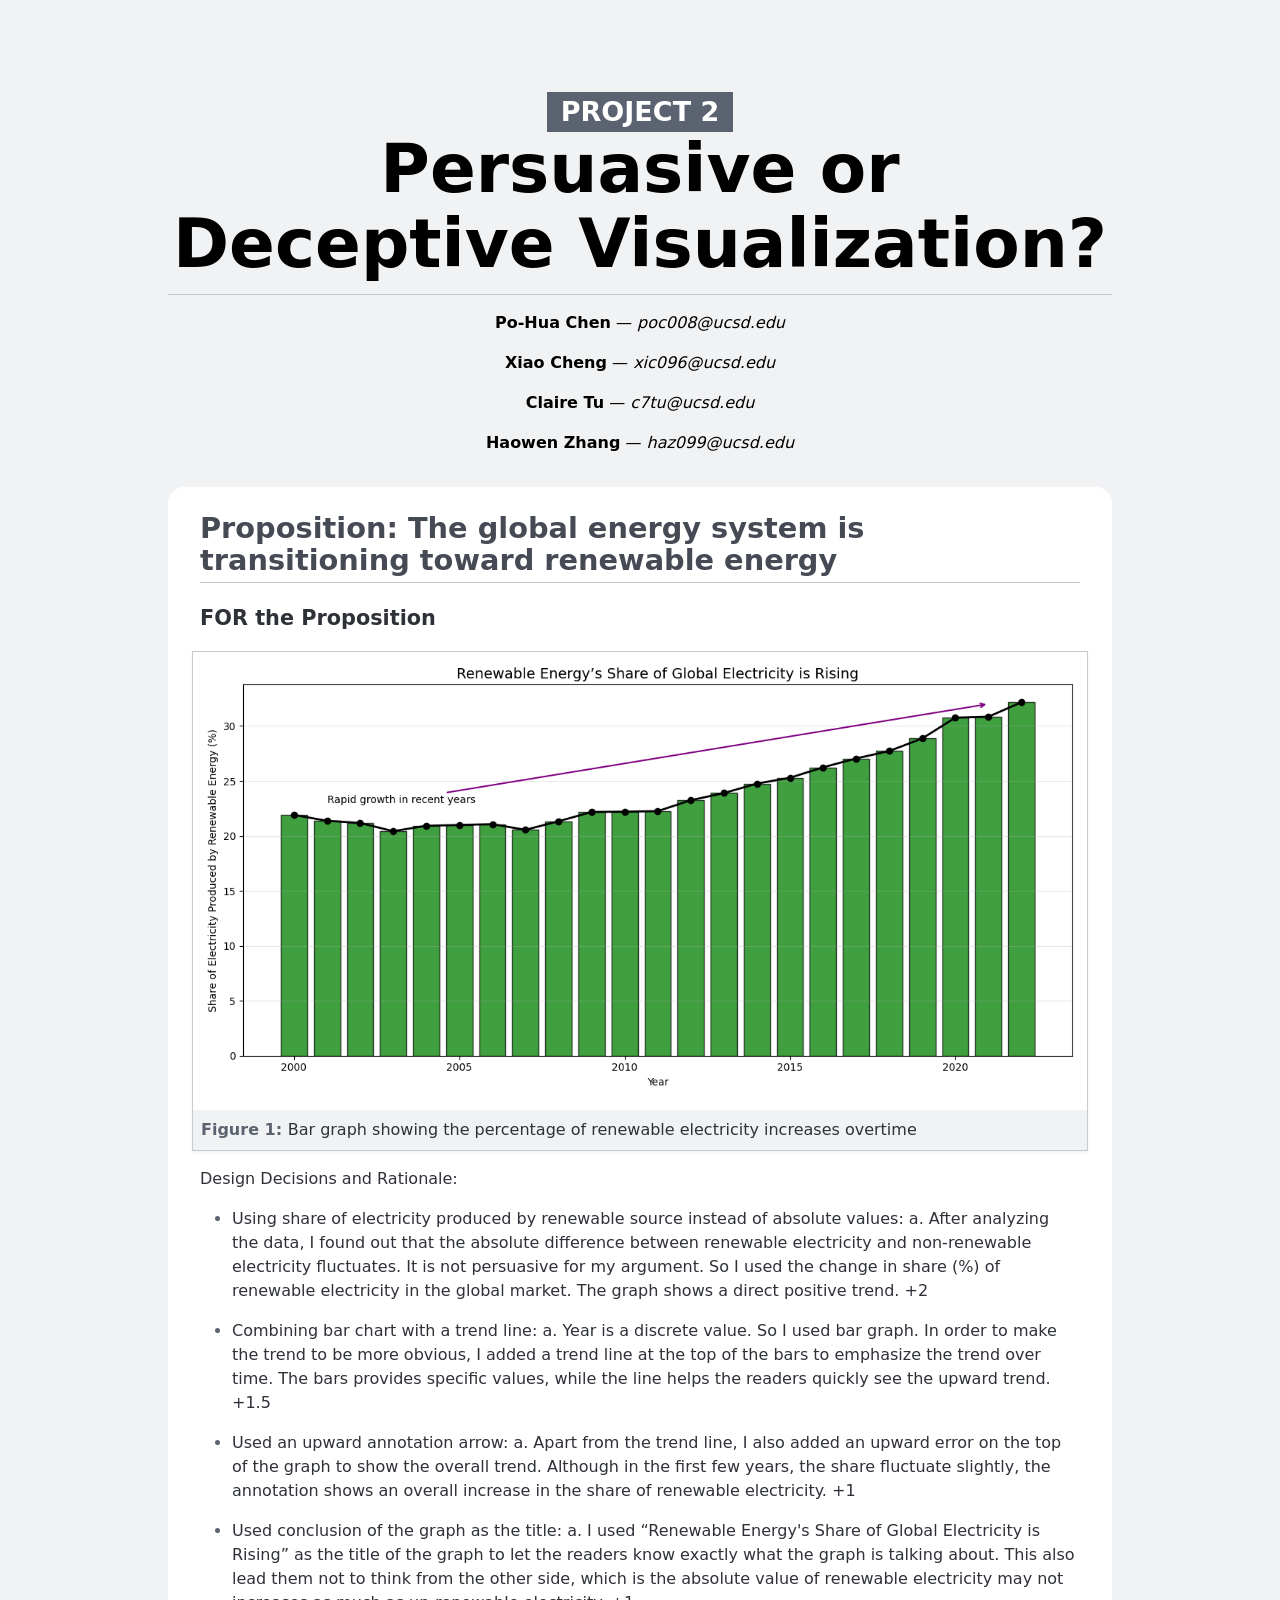
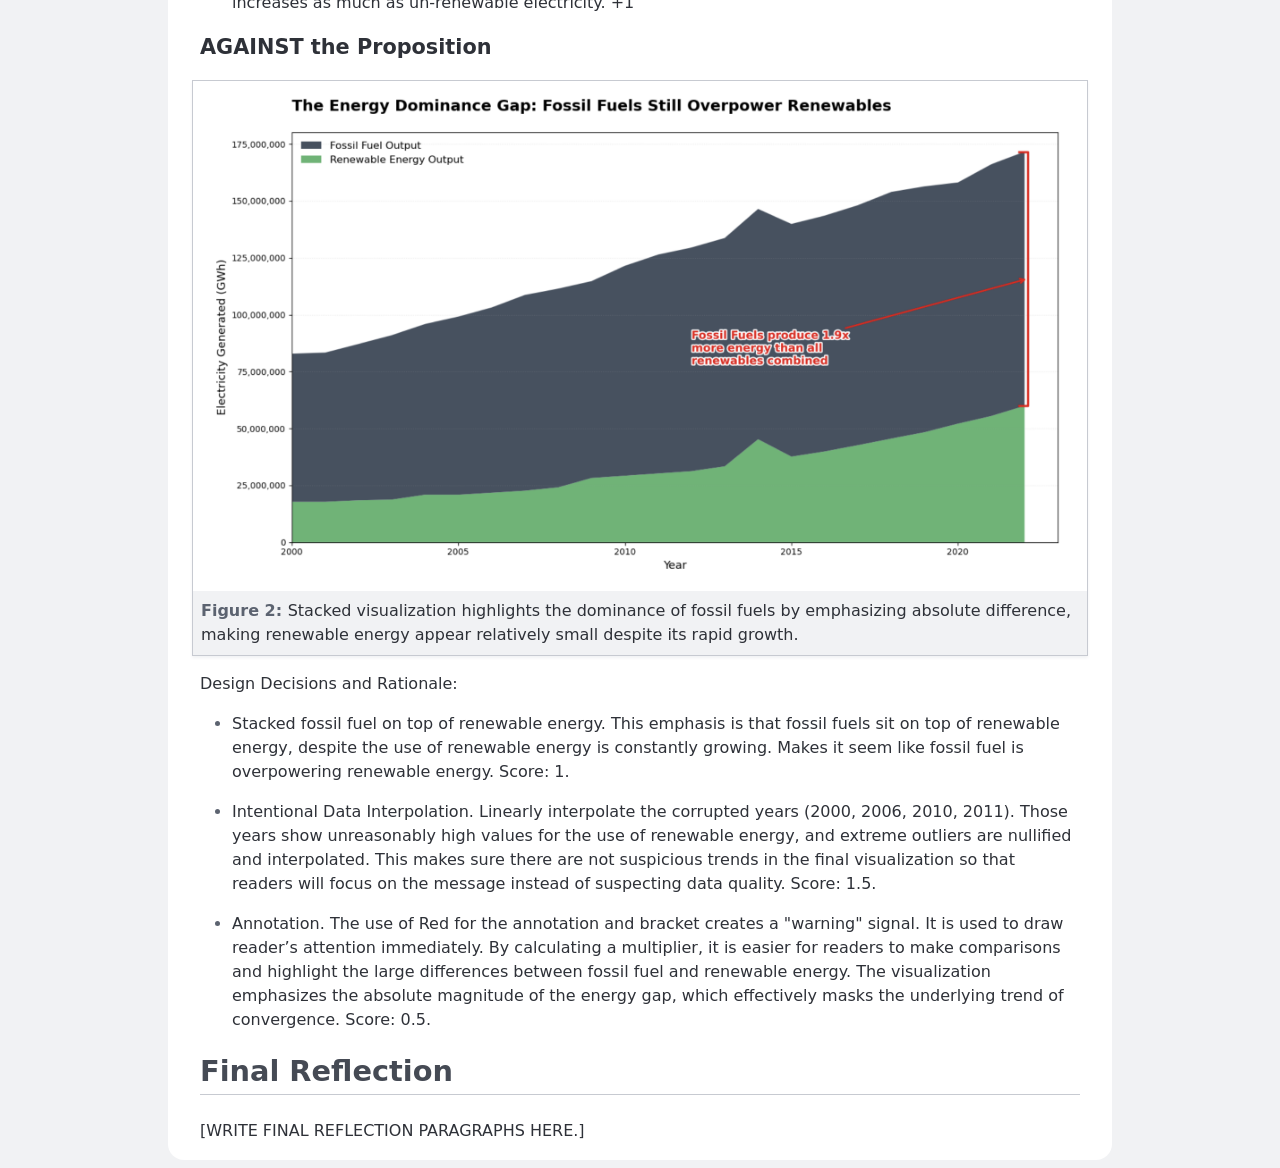
==== project2/index.html @ 46e03ce3 "Enhance design decisions section in index.html Added additional design decisions and rationale for d" ====
<!doctype html>
<html lang="en">
    <head>
        <title>Project 2 Report</title>
        <style>
            :root {
                --color-neutral-95: hsl(220 10% 95%);
                --color-neutral-90: hsl(220 10% 90%);
                --color-neutral-80: hsl(220 10% 80%);
                --color-neutral-70: hsl(220 10% 70%);
                --color-neutral-60: hsl(220 10% 60%);
                --color-neutral-50: hsl(220 10% 50%);
                --color-neutral-40: hsl(220 10% 40%);
                --color-neutral-30: hsl(220 10% 30%);
                --color-neutral-20: hsl(220 10% 20%);
                --color-neutral-10: hsl(220 10% 10%);
            }

            html {
                font: 100%/1.5 system-ui;
                counter-reset: figure;
                background: var(--color-neutral-95);
                max-width: min(75vw, 80em);
                margin: 0 auto;
            }

            /* Headings */

            h1,
            h2,
            h3,
            h4,
            h5,
            h6 {
                line-height: 1.1;
                font-weight: 600;
                text-wrap: balance;
            }

            h1,
            h2 {
                border-bottom: 1px solid var(--color-neutral-80);
                padding-bottom: 0.2em;
            }

            h1 {
                margin-block: 1em 0.5rem;
                font-size: clamp(2.5em, 150% + 2vh + 2vw, 10vmin);
                font-weight: 800;

                small {
                    display: block;
                    width: fit-content;
                    padding: 0.2em 0.5em;
                    margin-inline: auto;
                    color: white;
                    background: var(--color-neutral-40);
                    font-size: 40%;
                    text-transform: uppercase;
                    white-space: nowrap;
                }
            }

            h2 {
                font-size: 180%;
                color: var(--color-neutral-30);
            }

            h3 {
                font-size: 130%;
            }

            /* Lists */

            ul,
            ol {
                padding-inline-start: 2em;
            }

            li {
                &::marker {
                    color: var(--color-neutral-40);
                }

                + li {
                    margin-top: 1em;
                }
            }

            /* Sectioning elements */

            header {
                padding-block: 1em;
                text-align: center;
            }

            main {
                background: white;
                color: var(--color-neutral-20);
                border-radius: 1rem;
                padding: 0.1rem 2rem;
            }

            /* Figures */

            figure {
                margin: 1em 0;
                padding: 0.5rem;
                margin-inline: -0.5em;
                border: 1px solid var(--color-neutral-80);
                box-shadow: 0 0.1em 0.2em var(--color-neutral-95);
                text-align: center;
                background: white;

                > figcaption {
                    font: 500 75% var(--font-sans);
                    background: var(--color-neutral-95);
                    padding: 0.5rem;
                    margin: -0.5rem;
                    margin-top: 0.5rem;
                    counter-increment: figure;
                    text-align: left;

                    &::before {
                        content: "Figure " counter(figure) ": ";
                        font-weight: bold;
                        color: var(--color-neutral-40);
                    }

                    a:not(:hover, :focus, :active) {
                        color: inherit;
                        text-decoration: underline;
                        text-decoration-color: color-mix(
                            in lab,
                            currentColor,
                            transparent 70%
                        );
                    }
                }
            }
        </style>
    </head>

    <body>
        <header>
            <h1>
                <small>Project 2</small>
                Persuasive or Deceptive Visualization?
            </h1>

            <p><strong>Po-Hua Chen</strong> — <em>poc008@ucsd.edu</em></p>
            <p><strong>Xiao Cheng</strong> — <em> xic096@ucsd.edu</em></p>
            <p><strong>Claire Tu</strong> — <em>c7tu@ucsd.edu</em></p>
            <p><strong>Haowen Zhang</strong> — <em>haz099@ucsd.edu</em></p>
        </header>

        <main>
            <h2>Proposition: The global energy system is transitioning toward renewable energy</h2>

            <section>
                <h3>FOR the Proposition</h3>

                <figure>
                    <img src="images/pro1.png" alt="" style="width: 100%; height: auto;">
                    <figcaption>Bar graph showing the percentage of renewable electricity increases overtime</figcaption>
                </figure>
                
                <p>Design Decisions and Rationale:</p>

                <ul>
                    <li>Using share of electricity produced by renewable source instead of absolute values:
                    a. After analyzing the data, I found out that the absolute difference between
                    renewable electricity and non-renewable electricity fluctuates. It is not
                    persuasive for my argument. So I used the change in share (%) of renewable
                    electricity in the global market. The graph shows a direct positive trend. +2</li>
                    
                    <li>Combining bar chart with a trend line:
                    a. Year is a discrete value. So I used bar graph. In order to make the trend to be
                    more obvious, I added a trend line at the top of the bars to emphasize the
                    trend over time. The bars provides specific values, while the line helps the
                    readers quickly see the upward trend. +1.5</li>
                    
                    <li>Used an upward annotation arrow:
                    a. Apart from the trend line, I also added an upward error on the top of the graph
                    to show the overall trend. Although in the first few years, the share fluctuate
                    slightly, the annotation shows an overall increase in the share of renewable
                    electricity. +1</li>
                    
                    <li>Used conclusion of the graph as the title:
                    a. I used “Renewable Energy's Share of Global Electricity is Rising” as the title
                    of the graph to let the readers know exactly what the graph is talking about.
                    This also lead them not to think from the other side, which is the absolute
                    value of renewable electricity may not increases as much as un-renewable
                    electricity. +1</li>
                    
                </ul>
            </section>

            <section>
                <h3>AGAINST the Proposition</h3>

                <figure>
                    <img src="images/opp1.png" alt="" style="width: 100%; height: auto;">
                    <figcaption>Stacked visualization highlights the dominance of fossil fuels by emphasizing absolute difference, making renewable energy appear relatively small despite its rapid growth.</figcaption>
                </figure>

                
                <p>Design Decisions and Rationale:</p>

                <ul>
                    <li>Stacked fossil fuel on top of renewable energy. This emphasis is that fossil fuels sit on top of renewable energy, despite the use of renewable energy is constantly growing. Makes it seem like fossil fuel is overpowering renewable energy. Score: 1.</li>
                    
                    <li>Intentional Data Interpolation. Linearly interpolate the corrupted years (2000, 2006, 2010, 2011). Those years show unreasonably high values for the use of renewable energy, and extreme outliers are nullified and interpolated. This makes sure there are not
                        suspicious trends in the final visualization so that readers will focus on the message instead of suspecting data quality. Score: 1.5.</li>
                    
                    <li>Annotation. The use of Red for the annotation and bracket creates a "warning" signal. It is used to draw reader’s attention immediately. By calculating a multiplier, it is easier for
                        readers to make comparisons and highlight the large differences between fossil fuel and renewable energy. The visualization emphasizes the absolute magnitude of the energy gap, which effectively masks the underlying trend of convergence. Score: 0.5.</li>
                </ul>
            </section>

            <section>
                <h2>Final Reflection</h2>

                <p>[WRITE FINAL REFLECTION PARAGRAPHS HERE.]</p>
            </section>
        </main>
    <script defer src="https://static.cloudflareinsights.com/beacon.min.js/v8c78df7c7c0f484497ecbca7046644da1771523124516" integrity="sha512-8DS7rgIrAmghBFwoOTujcf6D9rXvH8xm8JQ1Ja01h9QX8EzXldiszufYa4IFfKdLUKTTrnSFXLDkUEOTrZQ8Qg==" data-cf-beacon='{"version":"2024.11.0","token":"c822b88e119346678db149ed7b7721c9","r":1,"server_timing":{"name":{"cfCacheStatus":true,"cfEdge":true,"cfExtPri":true,"cfL4":true,"cfOrigin":true,"cfSpeedBrain":true},"location_startswith":null}}' crossorigin="anonymous"></script>
</body>
</html>
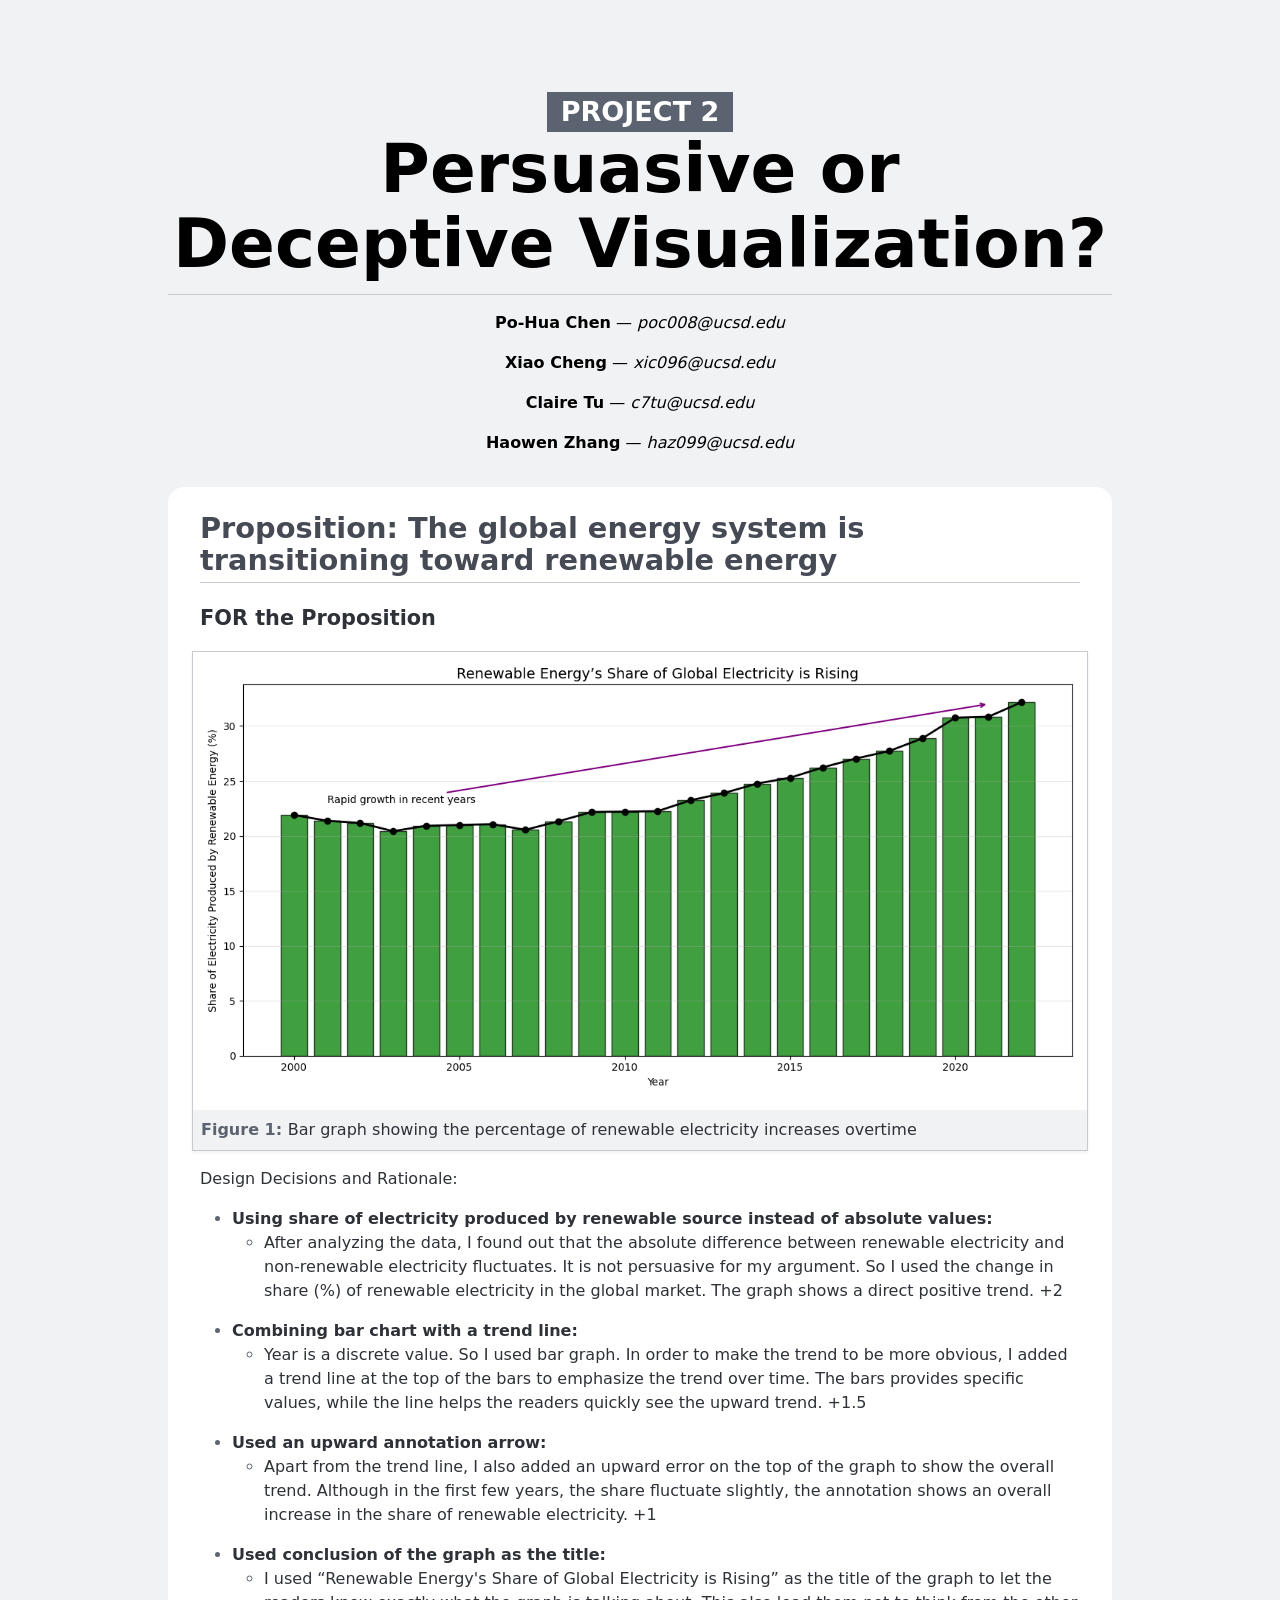
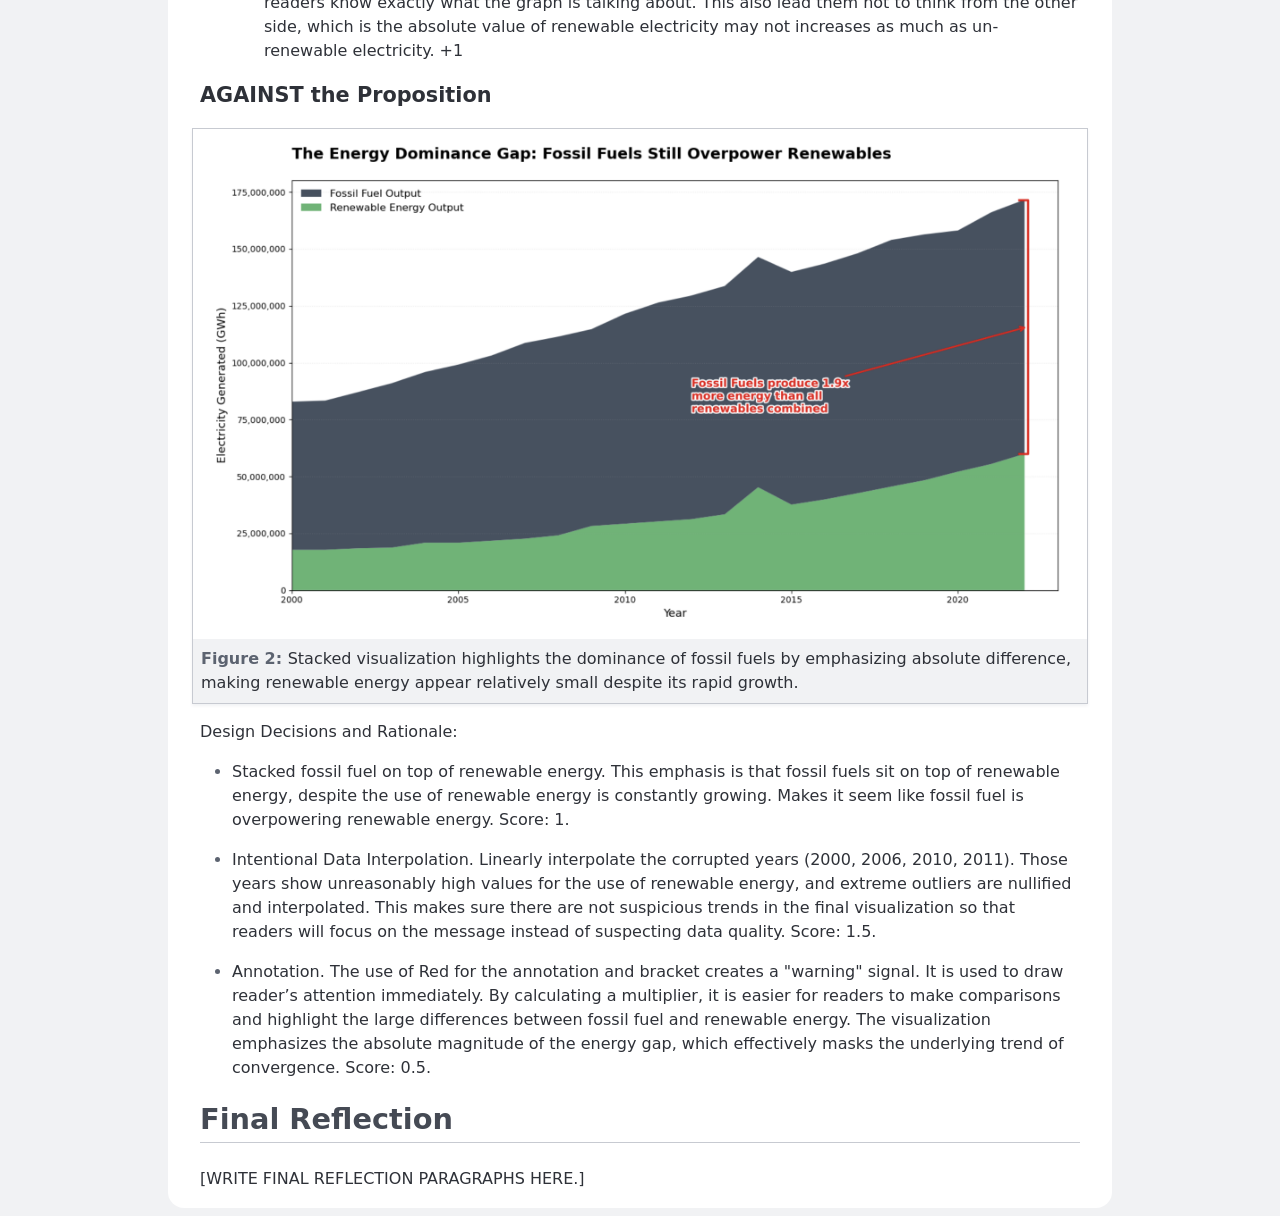
==== commit a84f734b: "Refactor design decisions into structured list format Updated design rationale section with structur" ====
--- a/project2/index.html
+++ b/project2/index.html
@@ -167,33 +167,60 @@
                 
                 <p>Design Decisions and Rationale:</p>
 
+                
                 <ul>
-                    <li>Using share of electricity produced by renewable source instead of absolute values:
-                    a. After analyzing the data, I found out that the absolute difference between
-                    renewable electricity and non-renewable electricity fluctuates. It is not
-                    persuasive for my argument. So I used the change in share (%) of renewable
-                    electricity in the global market. The graph shows a direct positive trend. +2</li>
+                  <li>
+                    <strong>Using share of electricity produced by renewable source instead of absolute values:</strong>
+                    <ul>
+                      <li>
+                        After analyzing the data, I found out that the absolute difference between
+                        renewable electricity and non-renewable electricity fluctuates. It is not
+                        persuasive for my argument. So I used the change in share (%) of renewable
+                        electricity in the global market. The graph shows a direct positive trend. +2
+                      </li>
+                    </ul>
+                  </li>
+                
+                  <li>
+                    <strong>Combining bar chart with a trend line:</strong>
+                    <ul>
+                      <li>
+                        Year is a discrete value. So I used bar graph. In order to make the trend to be
+                        more obvious, I added a trend line at the top of the bars to emphasize the
+                        trend over time. The bars provides specific values, while the line helps the
+                        readers quickly see the upward trend. +1.5
+        
+                      </li>
+                    </ul>
+                  </li>
+                
+                  <li>
+                    <strong>Used an upward annotation arrow:</strong>
+                    <ul>
+                      <li>
+                        Apart from the trend line, I also added an upward error on the top of the graph
+                        to show the overall trend. Although in the first few years, the share fluctuate
+                        slightly, the annotation shows an overall increase in the share of renewable
+                        electricity. +1
+                      </li>
+                    </ul>
+                  </li>
+                
+                  <li>
+                    <strong>Used conclusion of the graph as the title:</strong>
+                    <ul>
+                      <li>
+                        I used “Renewable Energy's Share of Global Electricity is Rising” as the title
+                        of the graph to let the readers know exactly what the graph is talking about.
+                        This also lead them not to think from the other side, which is the absolute
+                        value of renewable electricity may not increases as much as un-renewable
+                        electricity. +1
+                      </li>
+                    </ul>
+                  </li>
+                </ul>
                     
-                    <li>Combining bar chart with a trend line:
-                    a. Year is a discrete value. So I used bar graph. In order to make the trend to be
-                    more obvious, I added a trend line at the top of the bars to emphasize the
-                    trend over time. The bars provides specific values, while the line helps the
-                    readers quickly see the upward trend. +1.5</li>
-                    
-                    <li>Used an upward annotation arrow:
-                    a. Apart from the trend line, I also added an upward error on the top of the graph
-                    to show the overall trend. Although in the first few years, the share fluctuate
-                    slightly, the annotation shows an overall increase in the share of renewable
-                    electricity. +1</li>
-                    
-                    <li>Used conclusion of the graph as the title:
-                    a. I used “Renewable Energy's Share of Global Electricity is Rising” as the title
-                    of the graph to let the readers know exactly what the graph is talking about.
-                    This also lead them not to think from the other side, which is the absolute
-                    value of renewable electricity may not increases as much as un-renewable
-                    electricity. +1</li>
-                    
-                </ul>
+
             </section>
 
             <section>
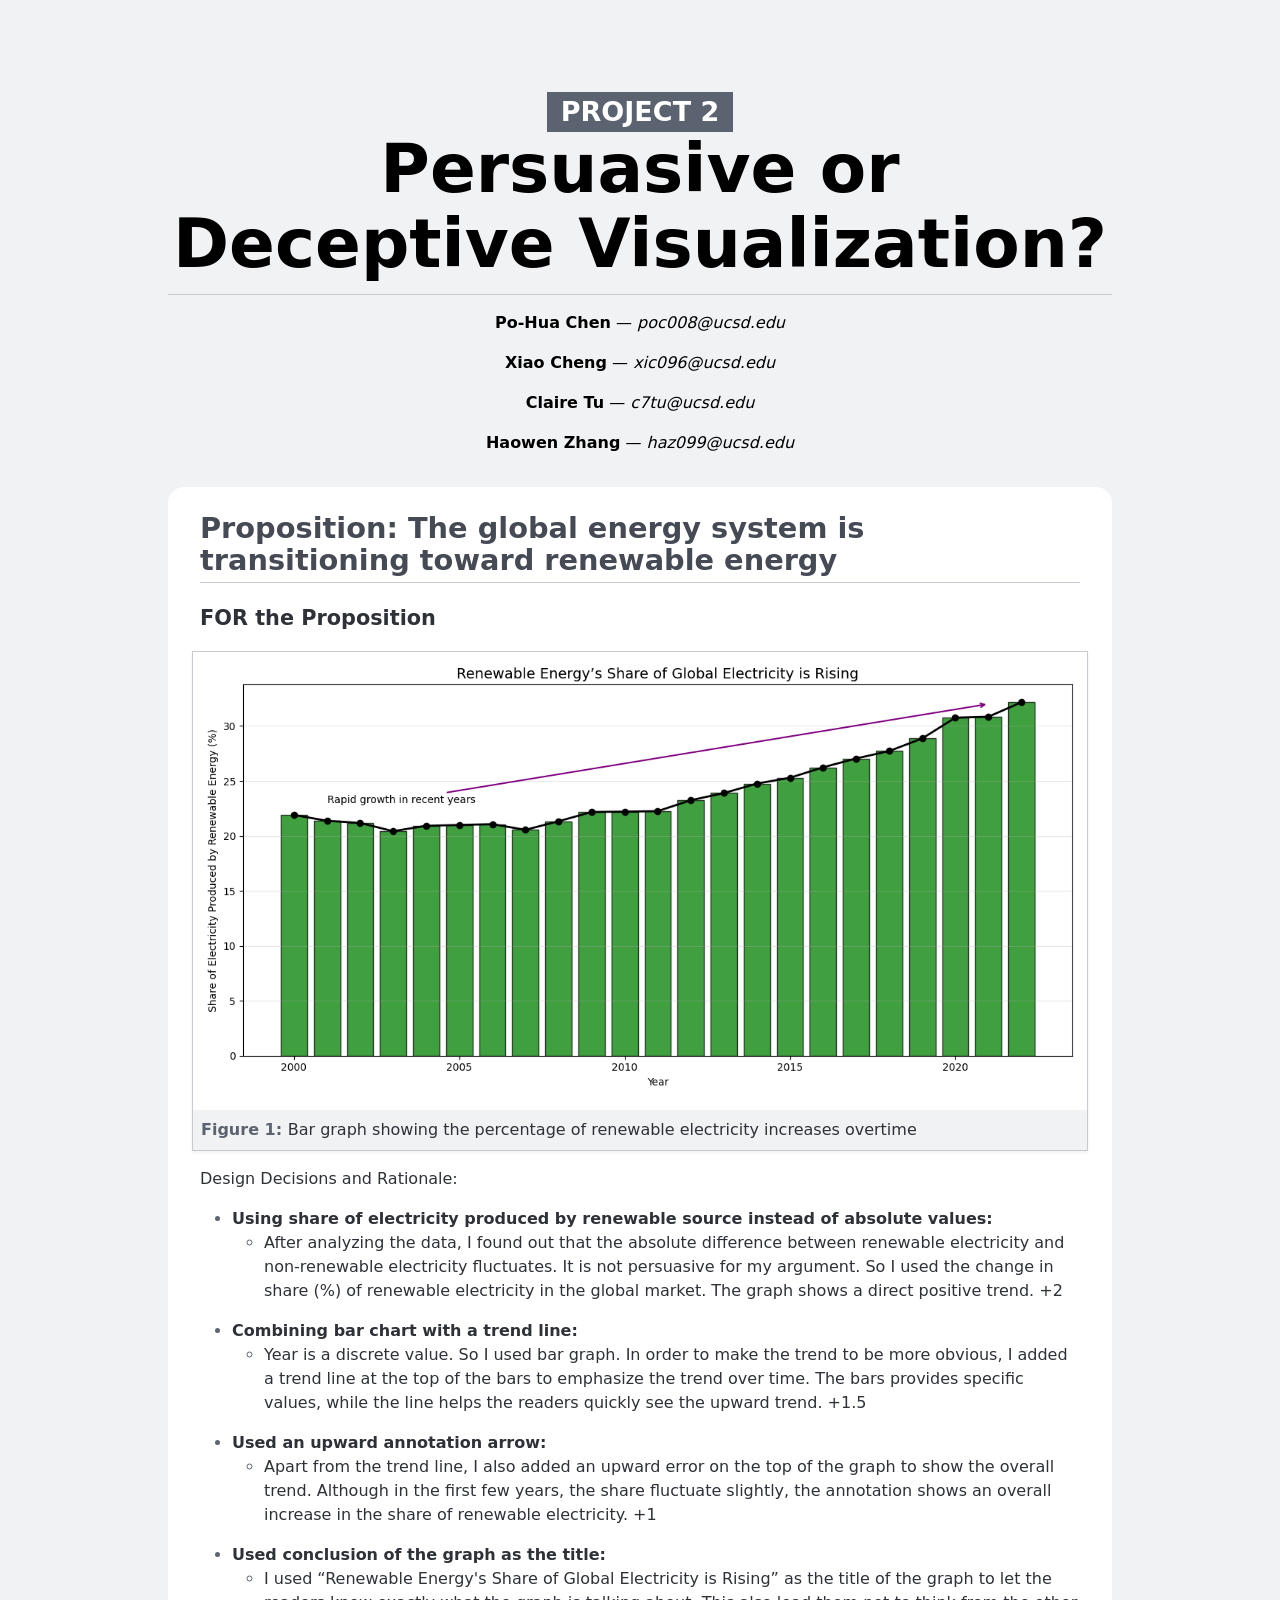
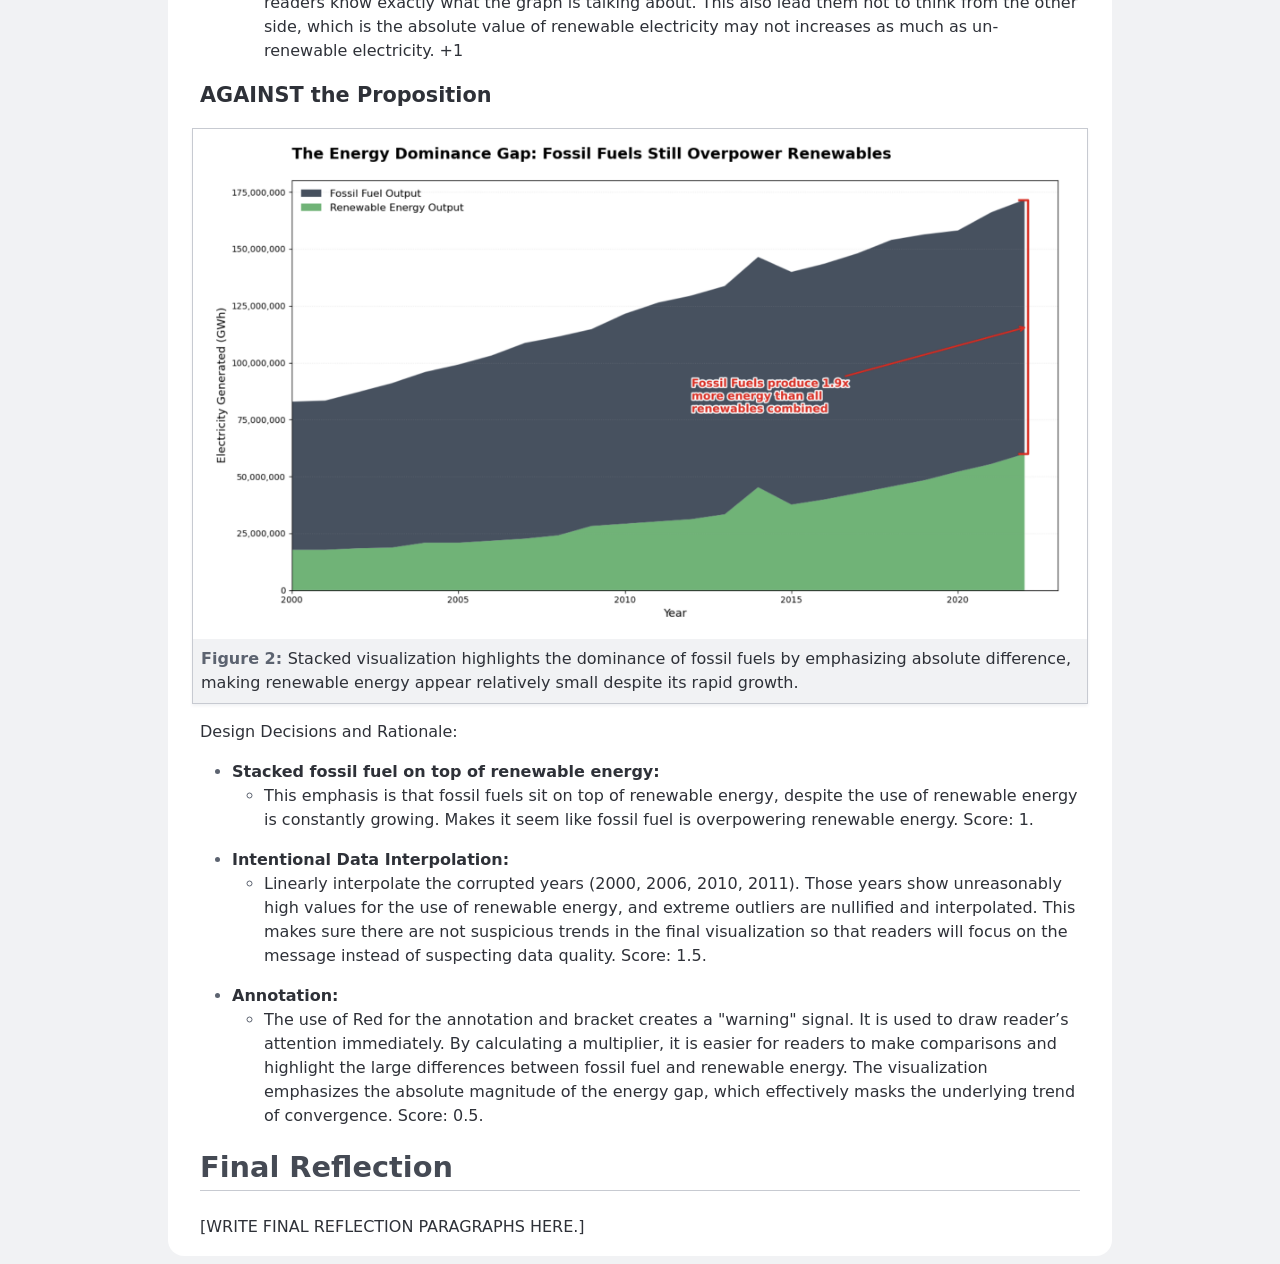
==== commit 48053362: "Refactor design decisions section in index.html Reorganized design decisions and rationale into stru" ====
--- a/project2/index.html
+++ b/project2/index.html
@@ -233,16 +233,39 @@
 
                 
                 <p>Design Decisions and Rationale:</p>
-
+                
                 <ul>
-                    <li>Stacked fossil fuel on top of renewable energy. This emphasis is that fossil fuels sit on top of renewable energy, despite the use of renewable energy is constantly growing. Makes it seem like fossil fuel is overpowering renewable energy. Score: 1.</li>
-                    
-                    <li>Intentional Data Interpolation. Linearly interpolate the corrupted years (2000, 2006, 2010, 2011). Those years show unreasonably high values for the use of renewable energy, and extreme outliers are nullified and interpolated. This makes sure there are not
-                        suspicious trends in the final visualization so that readers will focus on the message instead of suspecting data quality. Score: 1.5.</li>
-                    
-                    <li>Annotation. The use of Red for the annotation and bracket creates a "warning" signal. It is used to draw reader’s attention immediately. By calculating a multiplier, it is easier for
-                        readers to make comparisons and highlight the large differences between fossil fuel and renewable energy. The visualization emphasizes the absolute magnitude of the energy gap, which effectively masks the underlying trend of convergence. Score: 0.5.</li>
+                  <li>
+                    <strong>Stacked fossil fuel on top of renewable energy:</strong>
+                    <ul>
+                      <li>
+                        This emphasis is that fossil fuels sit on top of renewable energy, despite the use of renewable energy is constantly growing. Makes it seem like fossil fuel is overpowering renewable energy. Score: 1.
+                      </li>
+                    </ul>
+                  </li>
+                
+                  <li>
+                    <strong>Intentional Data Interpolation:</strong>
+                    <ul>
+                      <li>
+                        Linearly interpolate the corrupted years (2000, 2006, 2010, 2011). Those years show unreasonably high values for the use of renewable energy, and extreme outliers are nullified and interpolated. This makes sure there are not
+                        suspicious trends in the final visualization so that readers will focus on the message instead of suspecting data quality. Score: 1.5.
+        
+                      </li>
+                    </ul>
+                  </li>
+                
+                  <li>
+                    <strong>Annotation:</strong>
+                    <ul>
+                      <li>
+                        The use of Red for the annotation and bracket creates a "warning" signal. It is used to draw reader’s attention immediately. By calculating a multiplier, it is easier for
+                        readers to make comparisons and highlight the large differences between fossil fuel and renewable energy. The visualization emphasizes the absolute magnitude of the energy gap, which effectively masks the underlying trend of convergence. Score: 0.5.
+                      </li>
+                    </ul>
+                  </li>
                 </ul>
+
             </section>
 
             <section>
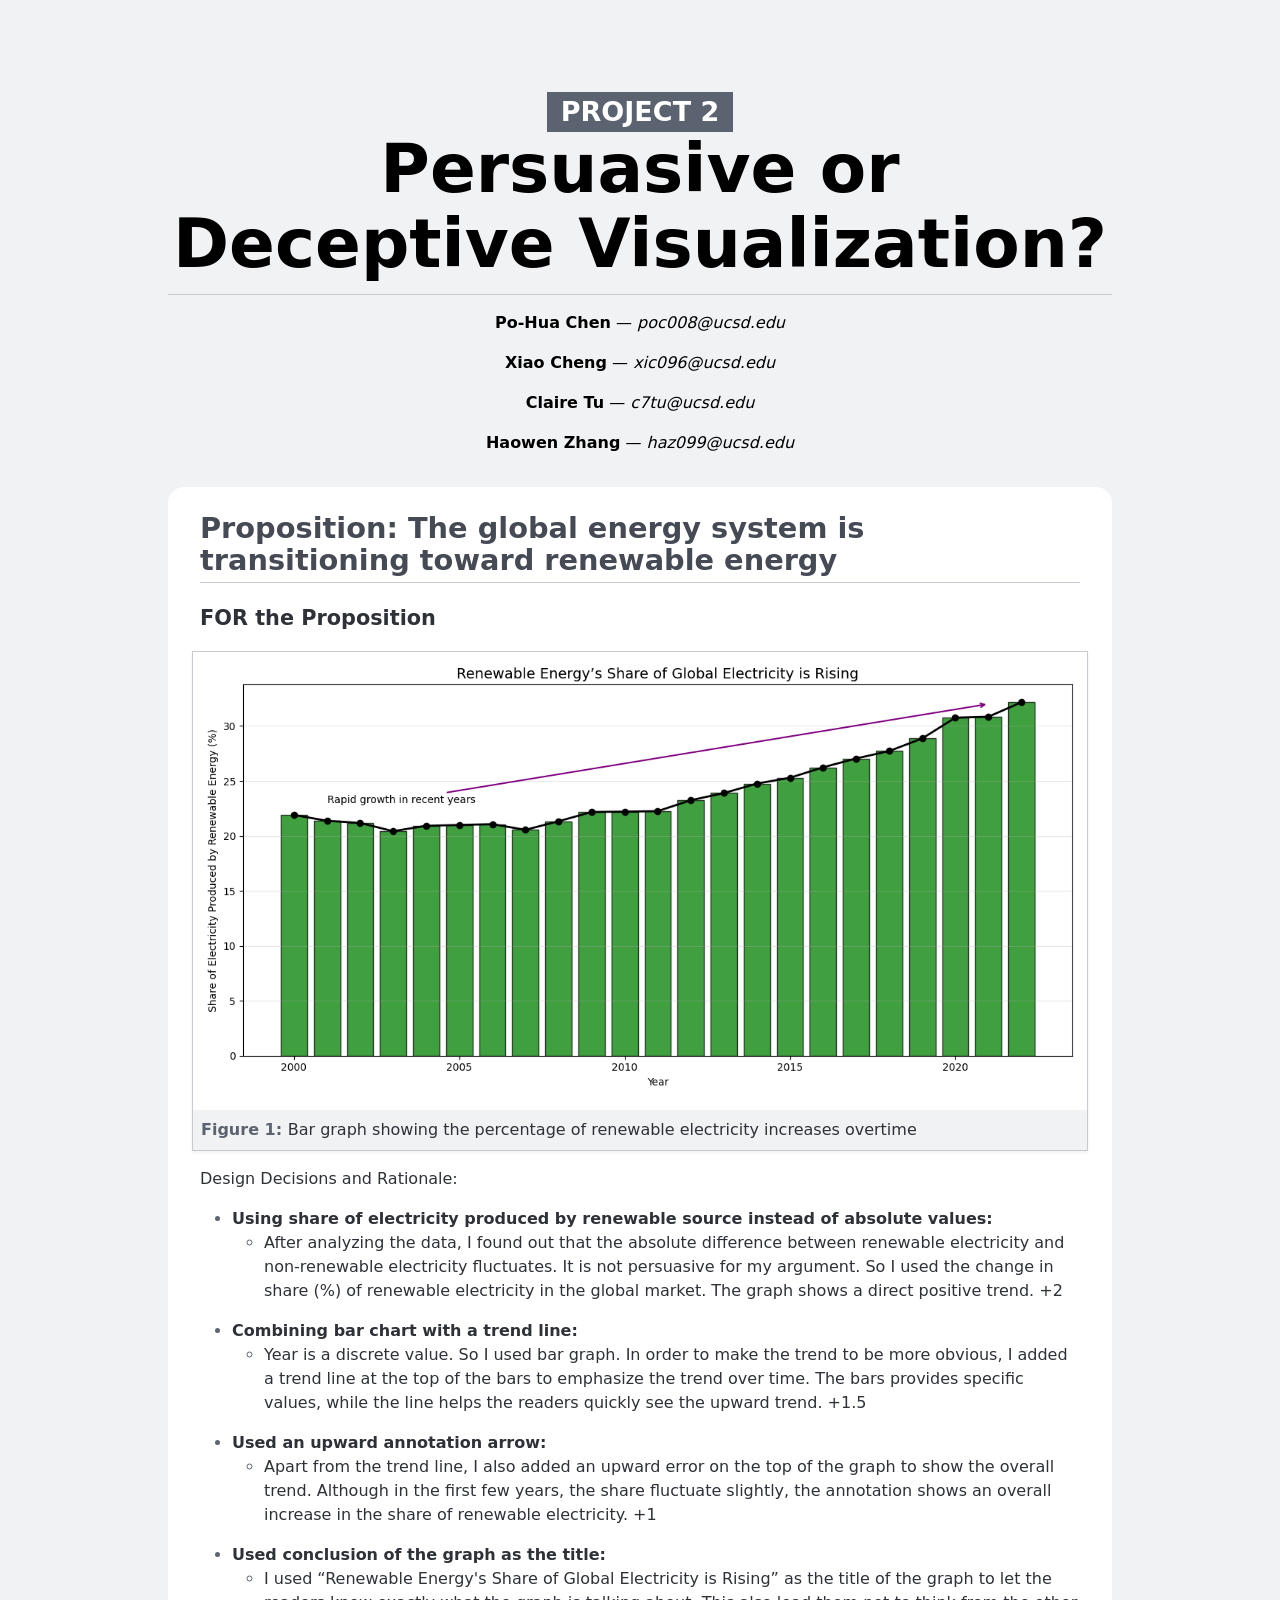
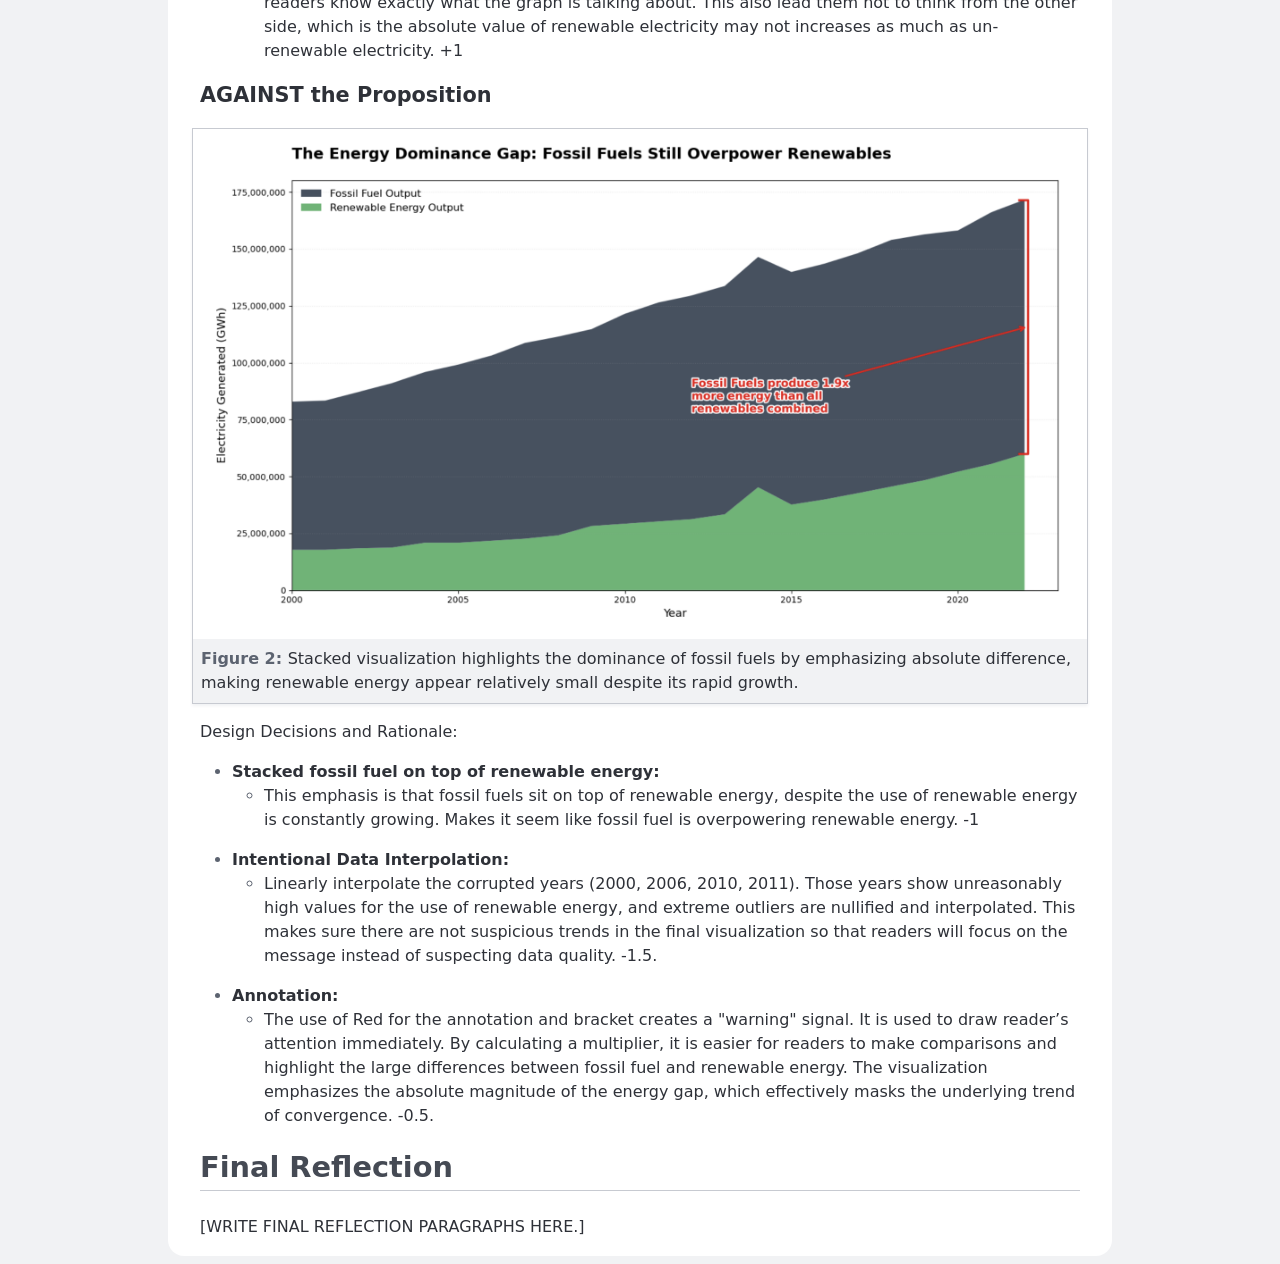
==== commit c3cdd1df: "Update scores in index.html content" ====
--- a/project2/index.html
+++ b/project2/index.html
@@ -239,7 +239,7 @@
                     <strong>Stacked fossil fuel on top of renewable energy:</strong>
                     <ul>
                       <li>
-                        This emphasis is that fossil fuels sit on top of renewable energy, despite the use of renewable energy is constantly growing. Makes it seem like fossil fuel is overpowering renewable energy. Score: 1.
+                        This emphasis is that fossil fuels sit on top of renewable energy, despite the use of renewable energy is constantly growing. Makes it seem like fossil fuel is overpowering renewable energy. -1
                       </li>
                     </ul>
                   </li>
@@ -249,7 +249,7 @@
                     <ul>
                       <li>
                         Linearly interpolate the corrupted years (2000, 2006, 2010, 2011). Those years show unreasonably high values for the use of renewable energy, and extreme outliers are nullified and interpolated. This makes sure there are not
-                        suspicious trends in the final visualization so that readers will focus on the message instead of suspecting data quality. Score: 1.5.
+                        suspicious trends in the final visualization so that readers will focus on the message instead of suspecting data quality.  -1.5.
         
                       </li>
                     </ul>
@@ -260,7 +260,7 @@
                     <ul>
                       <li>
                         The use of Red for the annotation and bracket creates a "warning" signal. It is used to draw reader’s attention immediately. By calculating a multiplier, it is easier for
-                        readers to make comparisons and highlight the large differences between fossil fuel and renewable energy. The visualization emphasizes the absolute magnitude of the energy gap, which effectively masks the underlying trend of convergence. Score: 0.5.
+                        readers to make comparisons and highlight the large differences between fossil fuel and renewable energy. The visualization emphasizes the absolute magnitude of the energy gap, which effectively masks the underlying trend of convergence.  -0.5.
                       </li>
                     </ul>
                   </li>
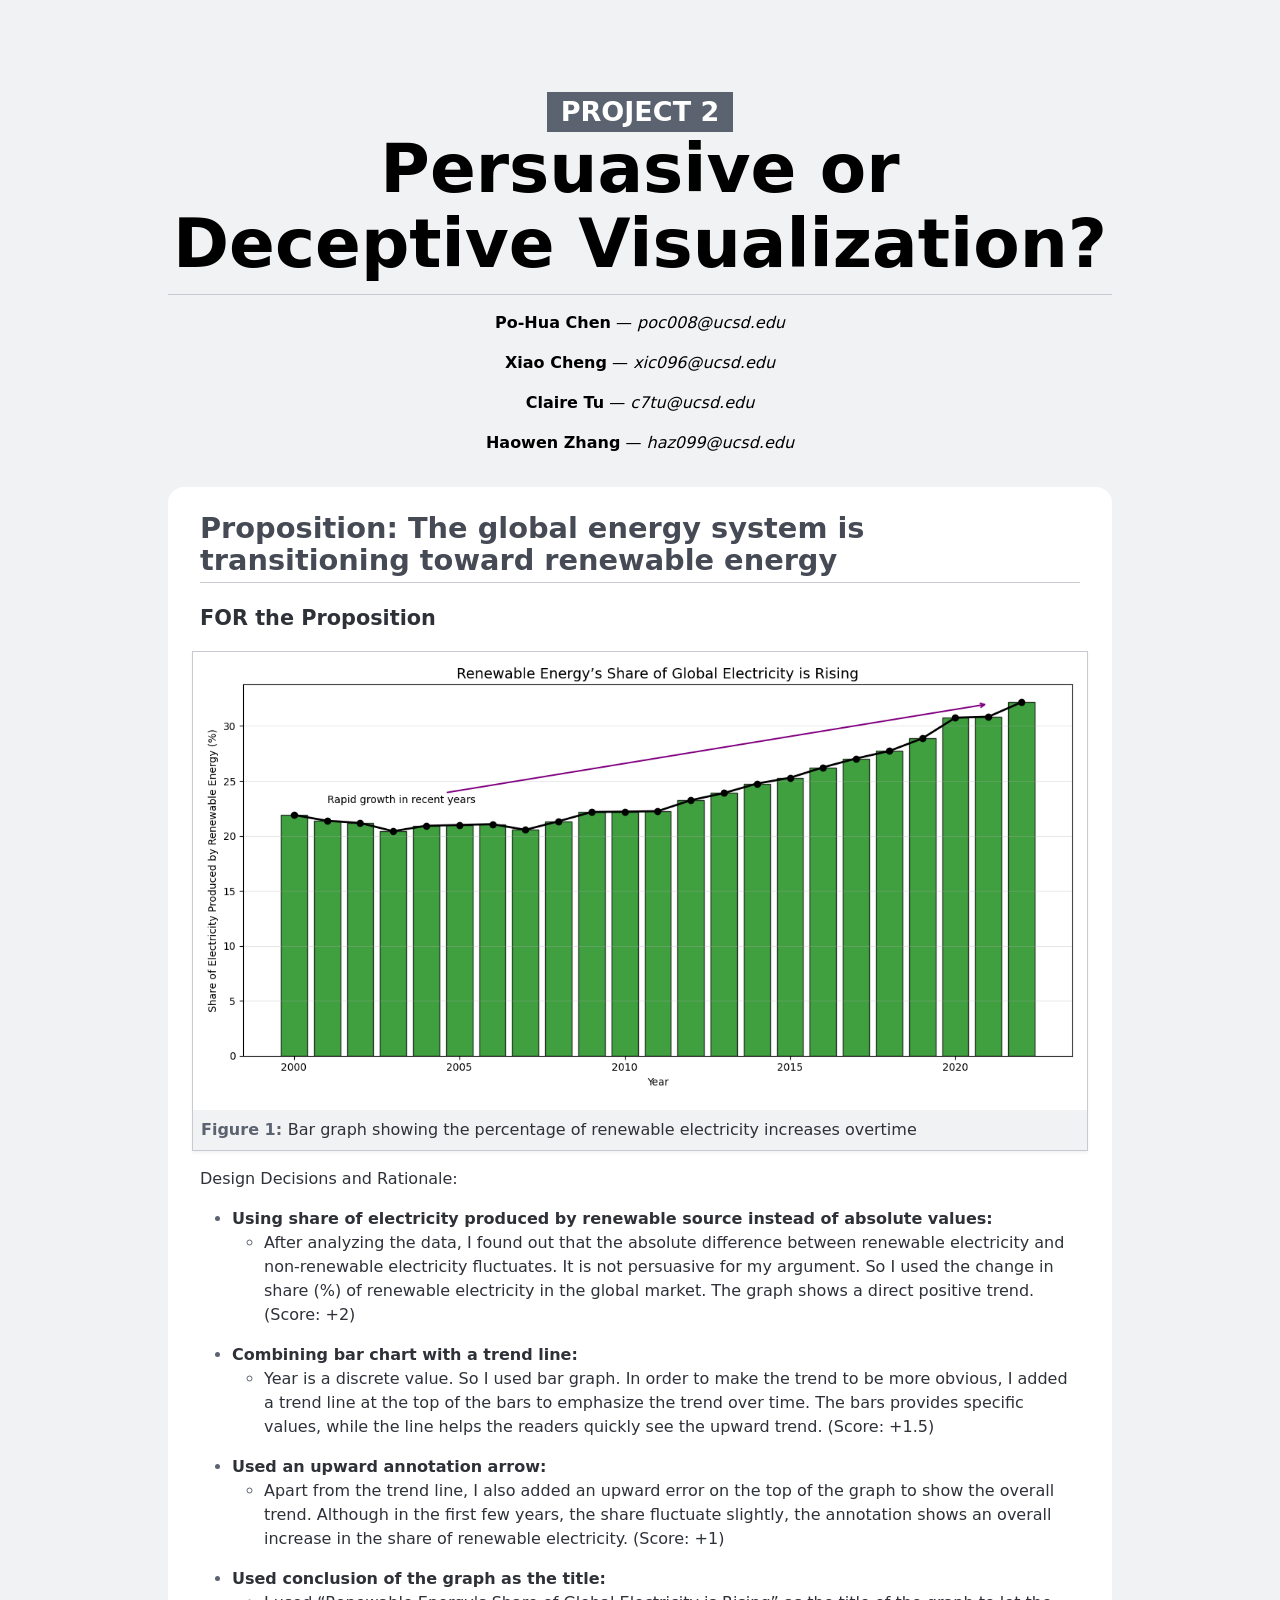
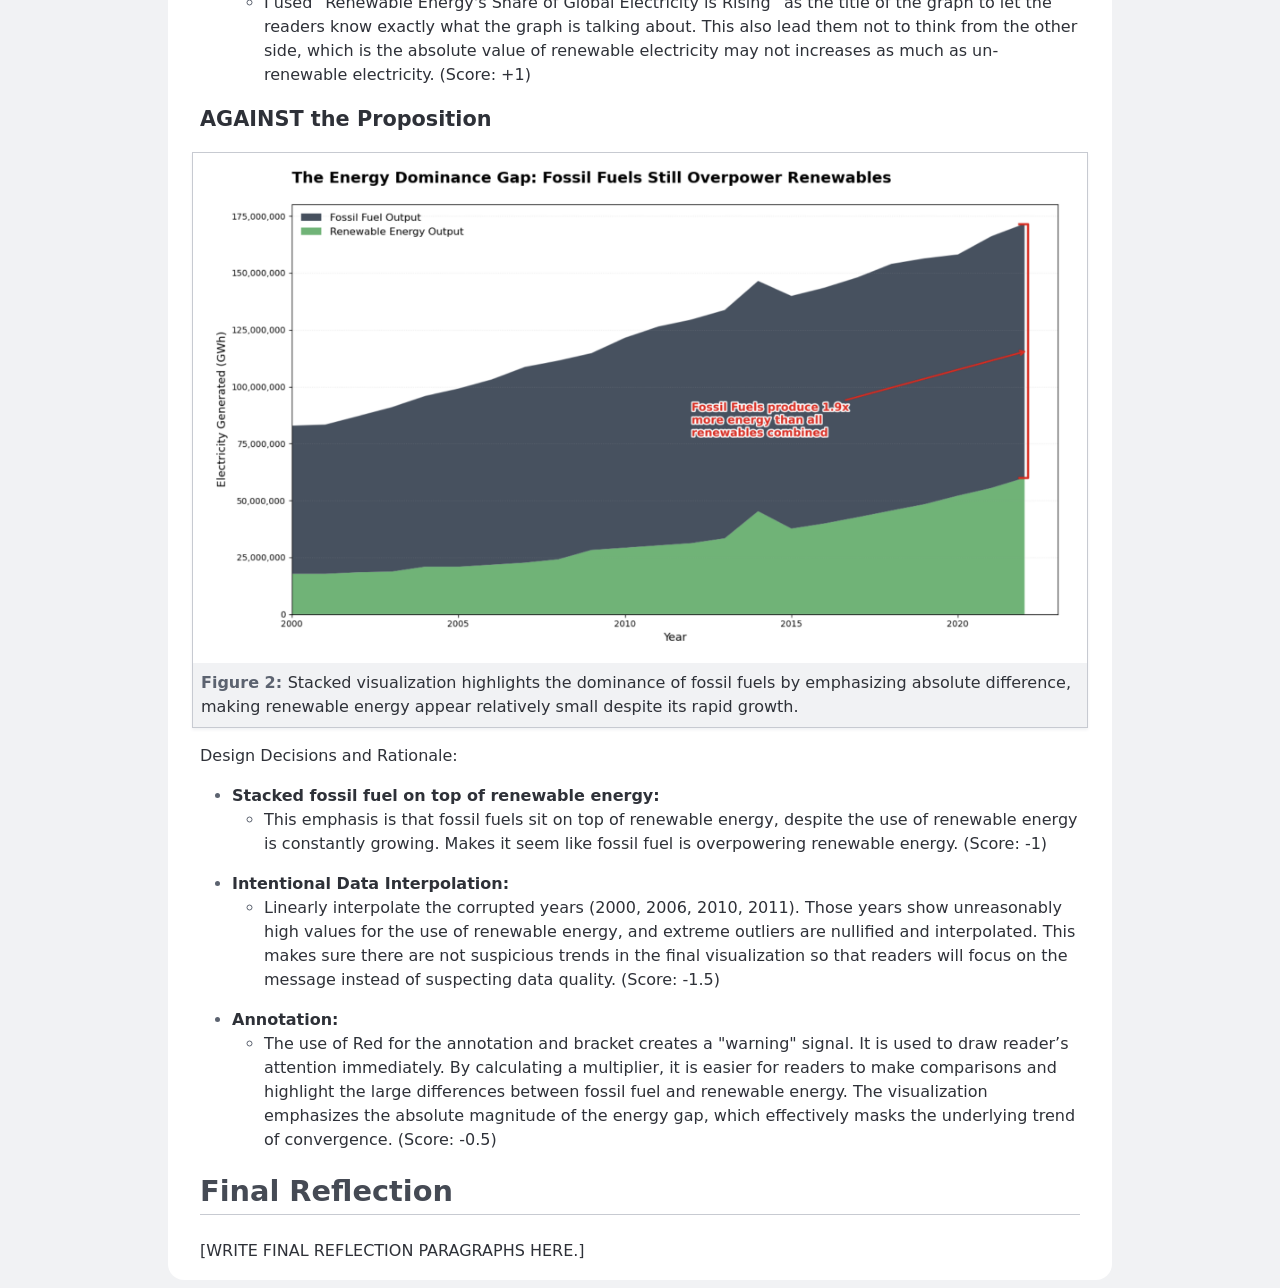
==== commit b013a2c5: "Update comments and scores in index.html" ====
--- a/project2/index.html
+++ b/project2/index.html
@@ -176,7 +176,7 @@
                         After analyzing the data, I found out that the absolute difference between
                         renewable electricity and non-renewable electricity fluctuates. It is not
                         persuasive for my argument. So I used the change in share (%) of renewable
-                        electricity in the global market. The graph shows a direct positive trend. +2
+                        electricity in the global market. The graph shows a direct positive trend. (Score: +2)
                       </li>
                     </ul>
                   </li>
@@ -188,7 +188,7 @@
                         Year is a discrete value. So I used bar graph. In order to make the trend to be
                         more obvious, I added a trend line at the top of the bars to emphasize the
                         trend over time. The bars provides specific values, while the line helps the
-                        readers quickly see the upward trend. +1.5
+                        readers quickly see the upward trend. (Score: +1.5)
         
                       </li>
                     </ul>
@@ -201,7 +201,7 @@
                         Apart from the trend line, I also added an upward error on the top of the graph
                         to show the overall trend. Although in the first few years, the share fluctuate
                         slightly, the annotation shows an overall increase in the share of renewable
-                        electricity. +1
+                        electricity. (Score: +1)
                       </li>
                     </ul>
                   </li>
@@ -214,7 +214,7 @@
                         of the graph to let the readers know exactly what the graph is talking about.
                         This also lead them not to think from the other side, which is the absolute
                         value of renewable electricity may not increases as much as un-renewable
-                        electricity. +1
+                        electricity. (Score: +1)
                       </li>
                     </ul>
                   </li>
@@ -239,7 +239,7 @@
                     <strong>Stacked fossil fuel on top of renewable energy:</strong>
                     <ul>
                       <li>
-                        This emphasis is that fossil fuels sit on top of renewable energy, despite the use of renewable energy is constantly growing. Makes it seem like fossil fuel is overpowering renewable energy. -1
+                        This emphasis is that fossil fuels sit on top of renewable energy, despite the use of renewable energy is constantly growing. Makes it seem like fossil fuel is overpowering renewable energy. (Score: -1)
                       </li>
                     </ul>
                   </li>
@@ -249,7 +249,7 @@
                     <ul>
                       <li>
                         Linearly interpolate the corrupted years (2000, 2006, 2010, 2011). Those years show unreasonably high values for the use of renewable energy, and extreme outliers are nullified and interpolated. This makes sure there are not
-                        suspicious trends in the final visualization so that readers will focus on the message instead of suspecting data quality.  -1.5.
+                        suspicious trends in the final visualization so that readers will focus on the message instead of suspecting data quality.  (Score: -1.5)
         
                       </li>
                     </ul>
@@ -260,7 +260,7 @@
                     <ul>
                       <li>
                         The use of Red for the annotation and bracket creates a "warning" signal. It is used to draw reader’s attention immediately. By calculating a multiplier, it is easier for
-                        readers to make comparisons and highlight the large differences between fossil fuel and renewable energy. The visualization emphasizes the absolute magnitude of the energy gap, which effectively masks the underlying trend of convergence.  -0.5.
+                        readers to make comparisons and highlight the large differences between fossil fuel and renewable energy. The visualization emphasizes the absolute magnitude of the energy gap, which effectively masks the underlying trend of convergence.  (Score: -0.5)
                       </li>
                     </ul>
                   </li>
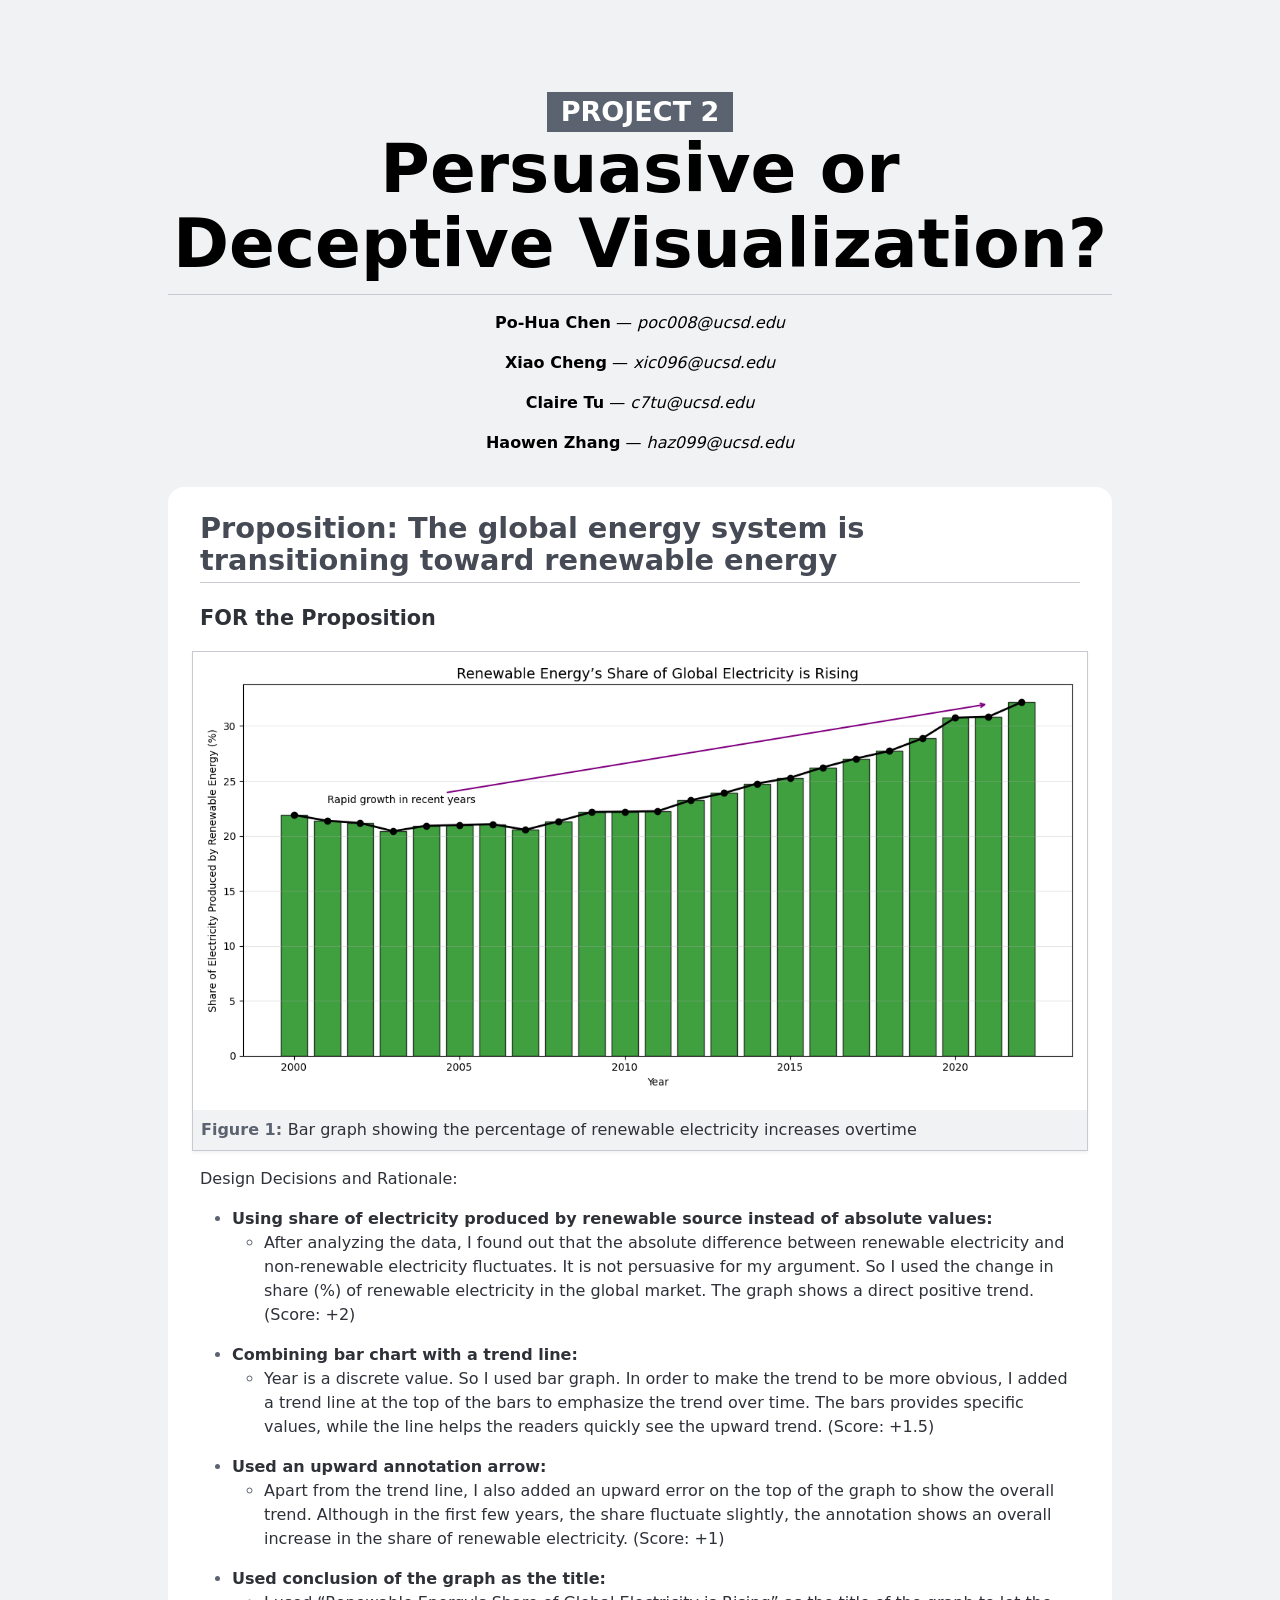
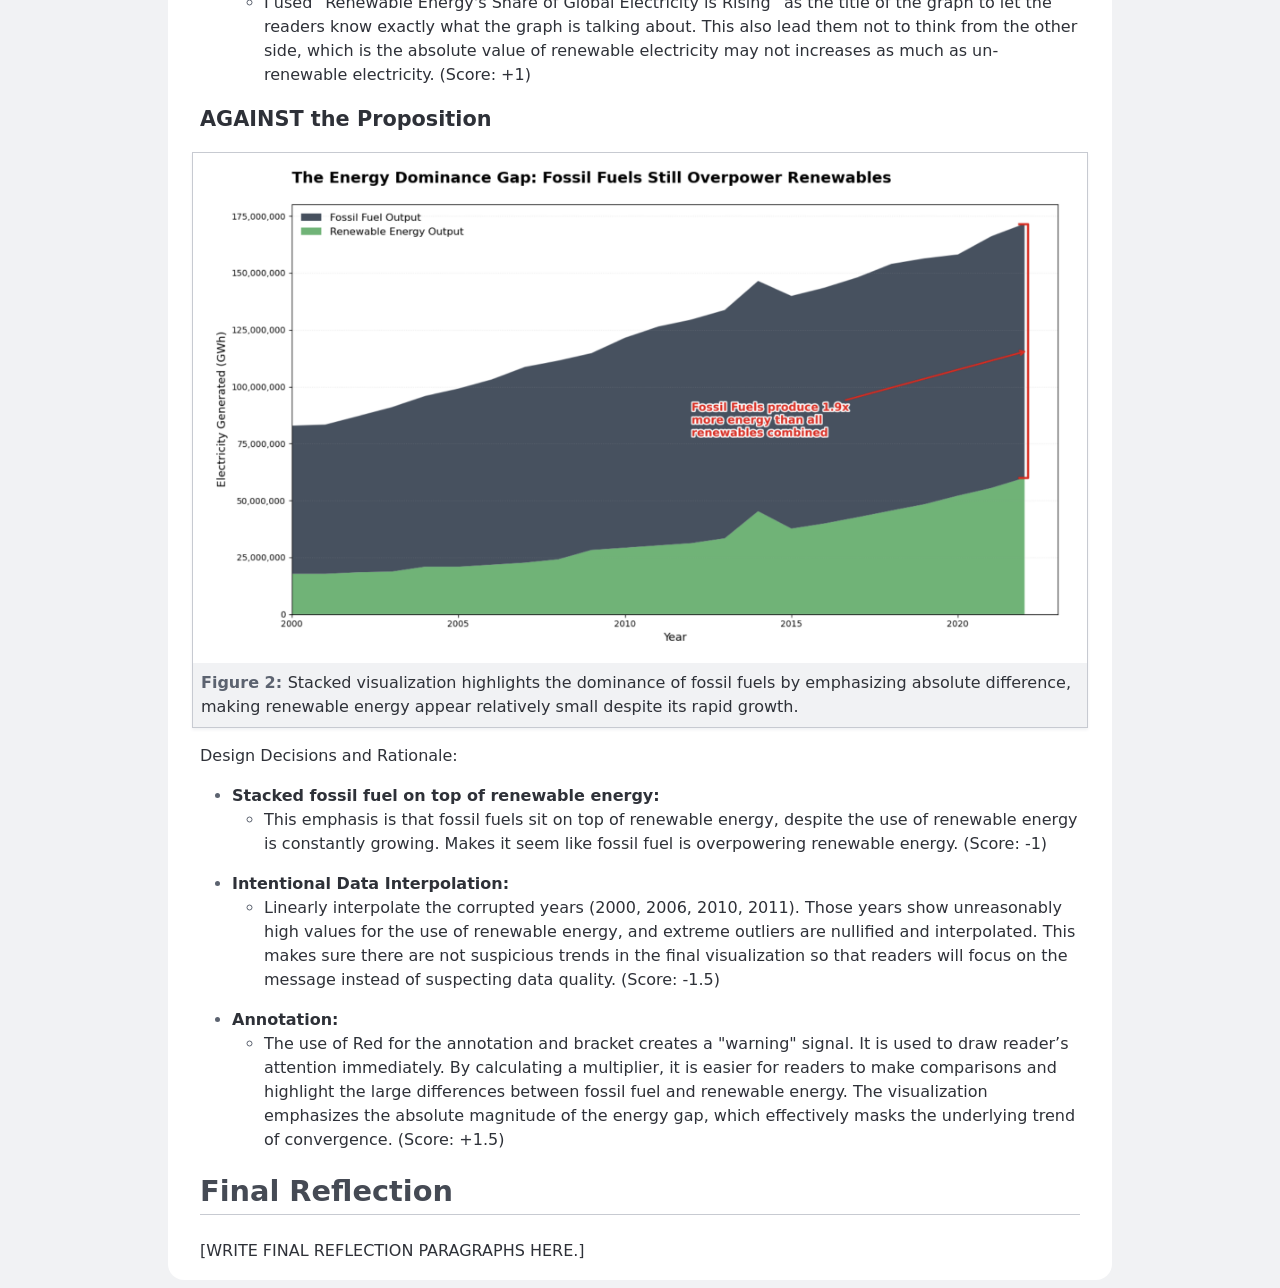
==== commit 562d7459: "Update annotation score from -0.5 to +1.5" ====
--- a/project2/index.html
+++ b/project2/index.html
@@ -260,7 +260,7 @@
                     <ul>
                       <li>
                         The use of Red for the annotation and bracket creates a "warning" signal. It is used to draw reader’s attention immediately. By calculating a multiplier, it is easier for
-                        readers to make comparisons and highlight the large differences between fossil fuel and renewable energy. The visualization emphasizes the absolute magnitude of the energy gap, which effectively masks the underlying trend of convergence.  (Score: -0.5)
+                        readers to make comparisons and highlight the large differences between fossil fuel and renewable energy. The visualization emphasizes the absolute magnitude of the energy gap, which effectively masks the underlying trend of convergence.  (Score: +1.5)
                       </li>
                     </ul>
                   </li>
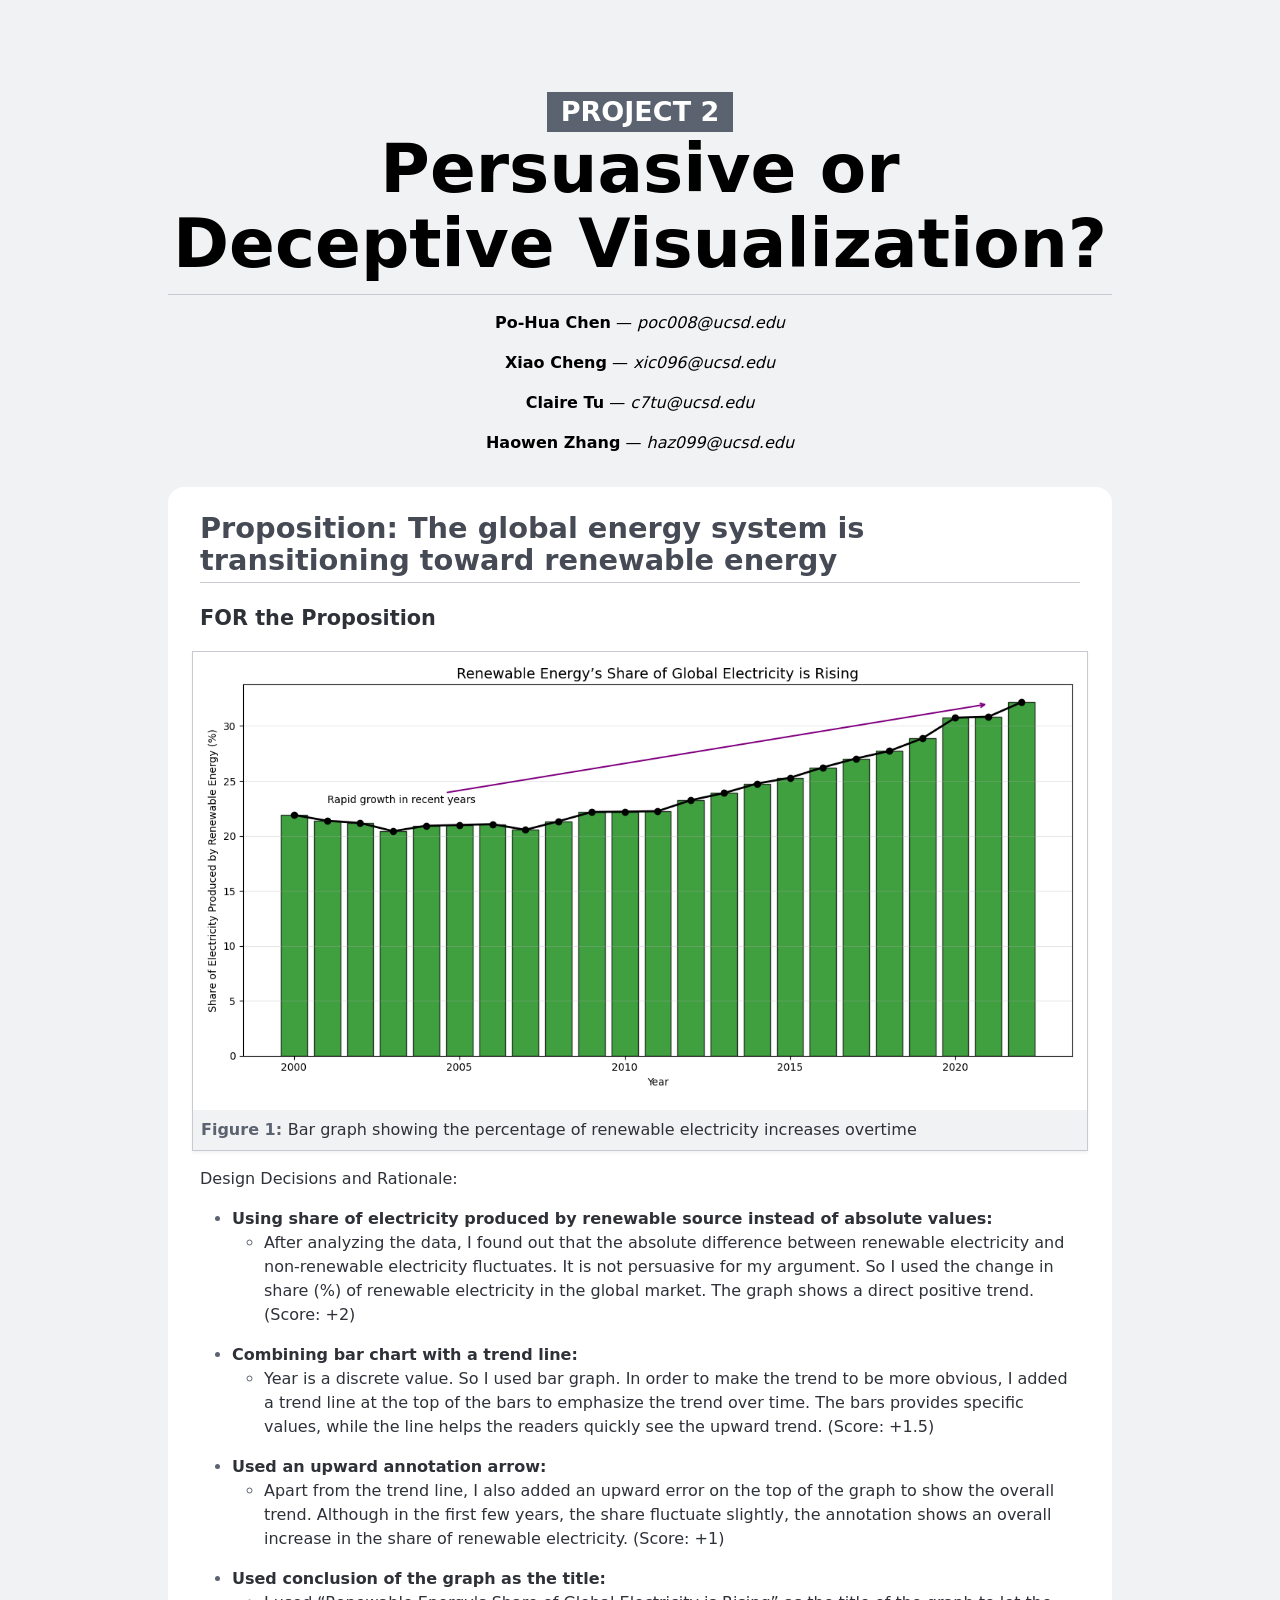
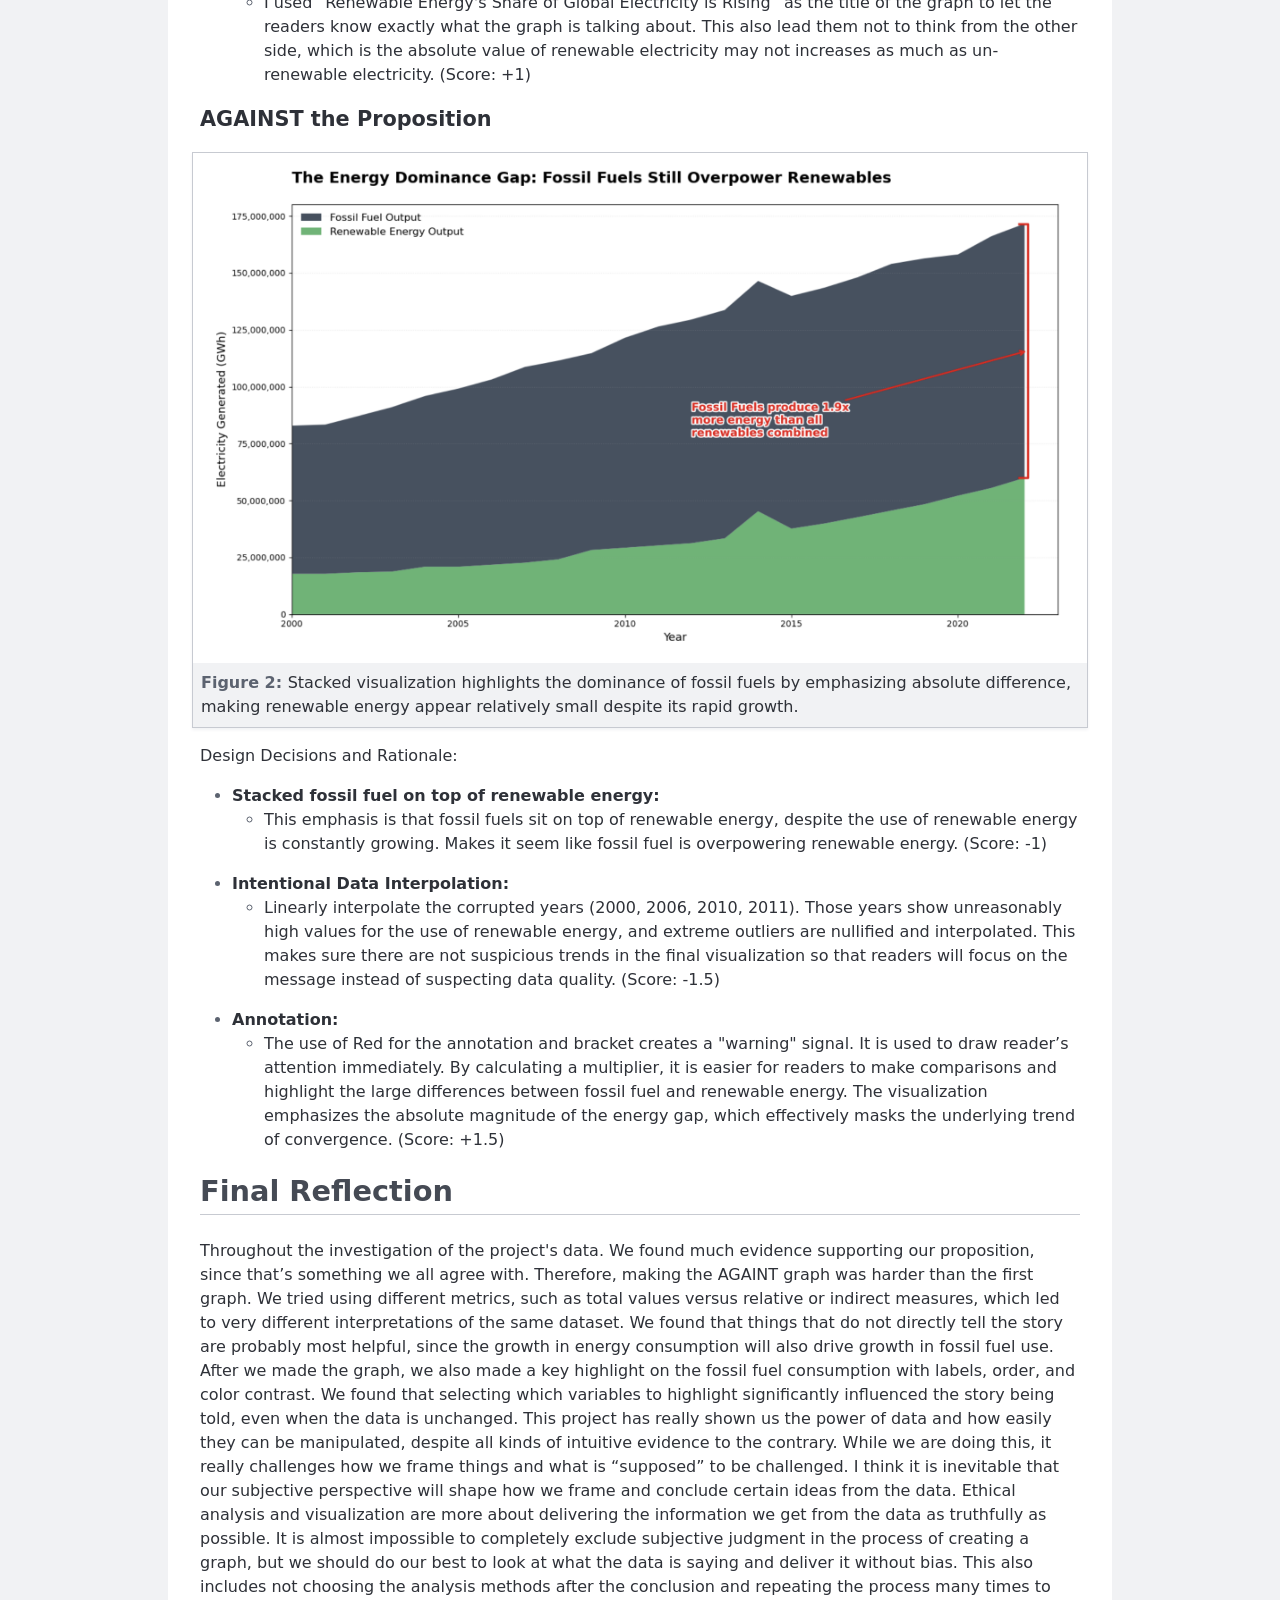
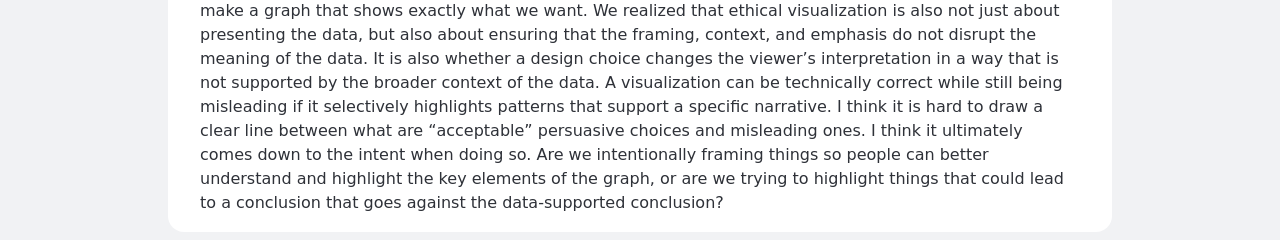
==== commit f46ced27: "Add final reflection on project findings and ethics Added a detailed final reflection paragraph disc" ====
--- a/project2/index.html
+++ b/project2/index.html
@@ -271,7 +271,12 @@
             <section>
                 <h2>Final Reflection</h2>
 
-                <p>[WRITE FINAL REFLECTION PARAGRAPHS HERE.]</p>
+                <p>Throughout the investigation of the project's data. We found much evidence supporting our proposition, since that’s something we all agree with. Therefore, making the AGAINT graph was harder than the first graph. We tried using different metrics, such as total values versus relative or indirect measures, which led to very different interpretations of the same dataset. We found that things that do not directly tell the story are probably most helpful, since the growth in energy consumption will also drive growth in fossil fuel use. After we made the graph, we also made a key highlight on the fossil fuel consumption with labels, order, and color contrast. 
+
+                    We found that selecting which variables to highlight significantly influenced the story being told, even when the data is unchanged. This project has really shown us the power of data and how easily they can be manipulated, despite all kinds of intuitive evidence to the contrary. While we are doing this, it really challenges how we frame things and what is “supposed” to be challenged. I think it is inevitable that our subjective perspective will shape how we frame and conclude certain ideas from the data. Ethical analysis and visualization are more about delivering the information we get from the data as truthfully as possible. It is almost impossible to completely exclude subjective judgment in the process of creating a graph, but we should do our best to look at what the data is saying and deliver it without bias. This also includes not choosing the analysis methods after the conclusion and repeating the process many times to make a graph that shows exactly what we want. 
+                    
+                    We realized that ethical visualization is also not just about presenting the data, but also about ensuring that the framing, context, and emphasis do not disrupt  the meaning of the data. It is also whether a design choice changes the viewer’s interpretation in a way that is not supported by the broader context of the data. A visualization can be technically correct while still being misleading if it selectively highlights patterns that support a specific narrative. I think it is hard to draw a clear line between what are “acceptable” persuasive choices and misleading ones. I think it ultimately comes down to the intent when doing so. Are we intentionally framing things so people can better understand and highlight the key elements of the graph, or are we trying to highlight things that could lead to a conclusion that goes against the data-supported conclusion? 
+                    </p>
             </section>
         </main>
     <script defer src="https://static.cloudflareinsights.com/beacon.min.js/v8c78df7c7c0f484497ecbca7046644da1771523124516" integrity="sha512-8DS7rgIrAmghBFwoOTujcf6D9rXvH8xm8JQ1Ja01h9QX8EzXldiszufYa4IFfKdLUKTTrnSFXLDkUEOTrZQ8Qg==" data-cf-beacon='{"version":"2024.11.0","token":"c822b88e119346678db149ed7b7721c9","r":1,"server_timing":{"name":{"cfCacheStatus":true,"cfEdge":true,"cfExtPri":true,"cfL4":true,"cfOrigin":true,"cfSpeedBrain":true},"location_startswith":null}}' crossorigin="anonymous"></script>
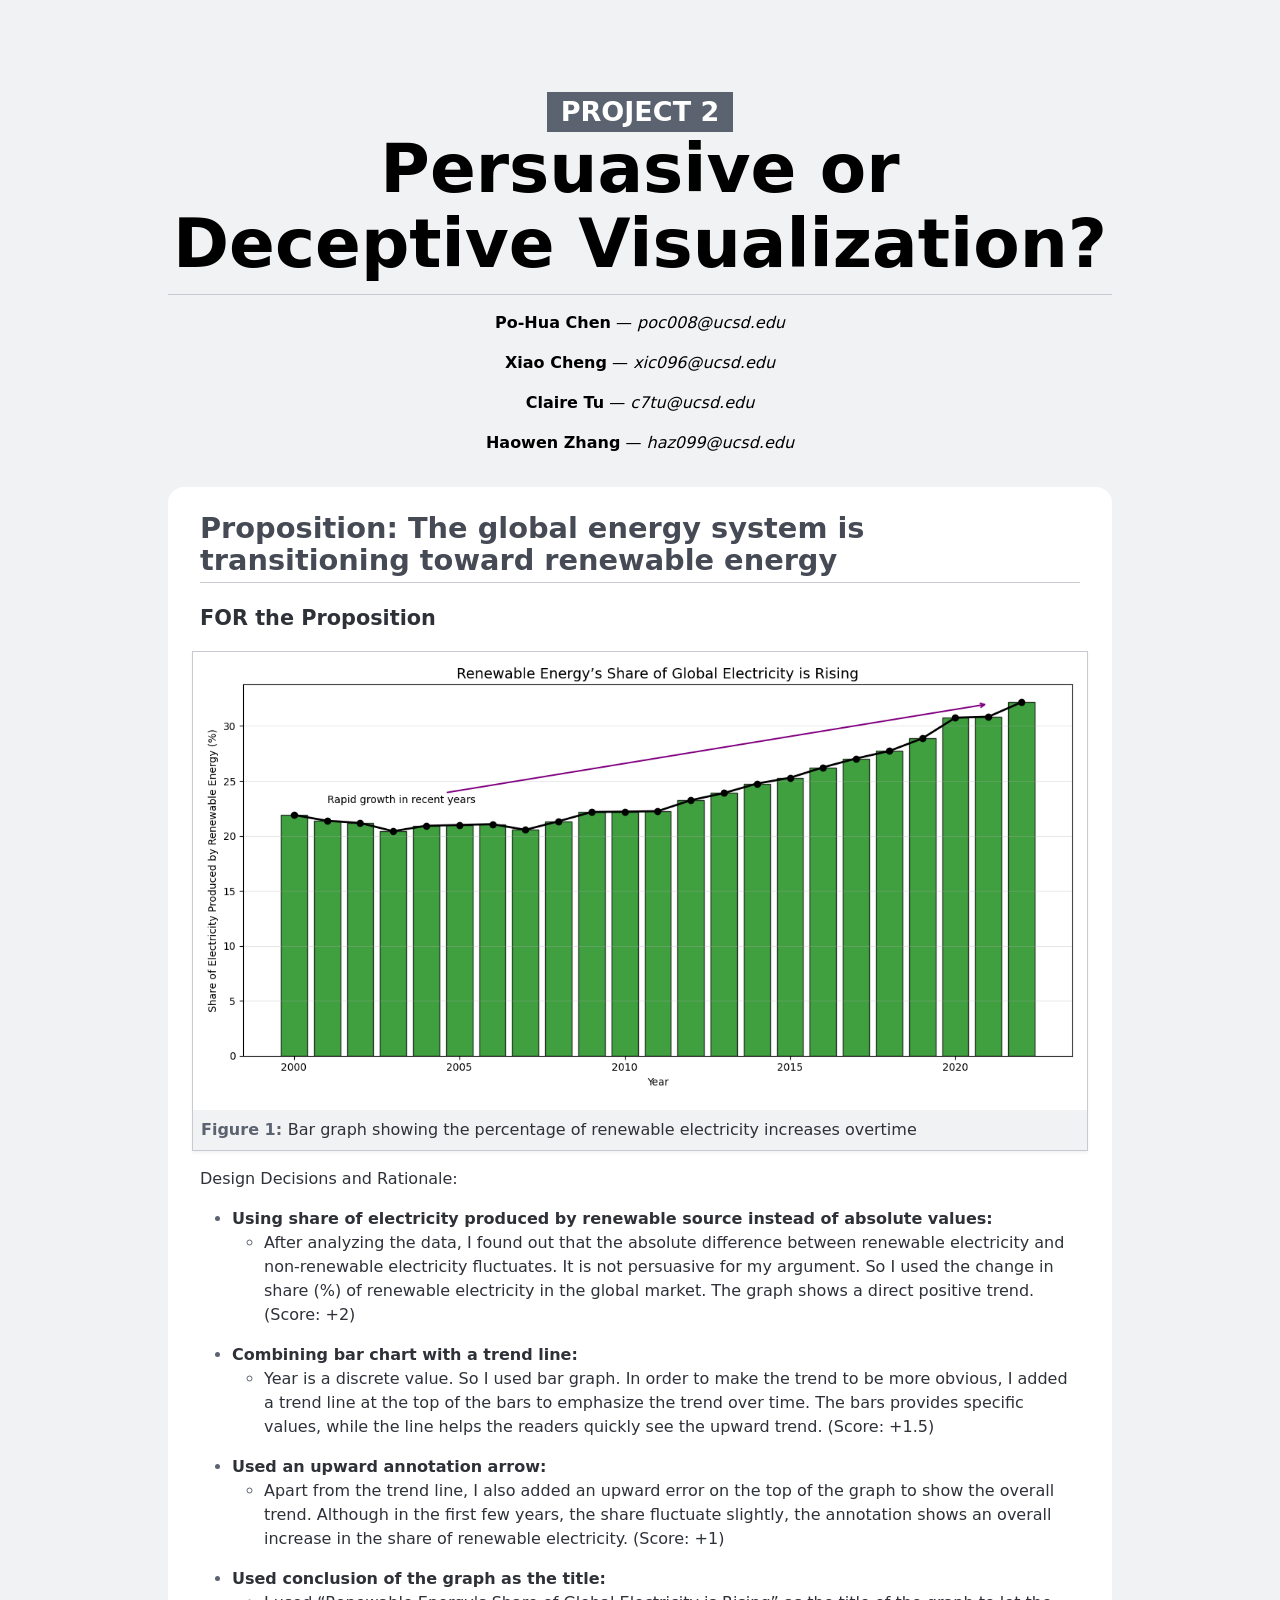
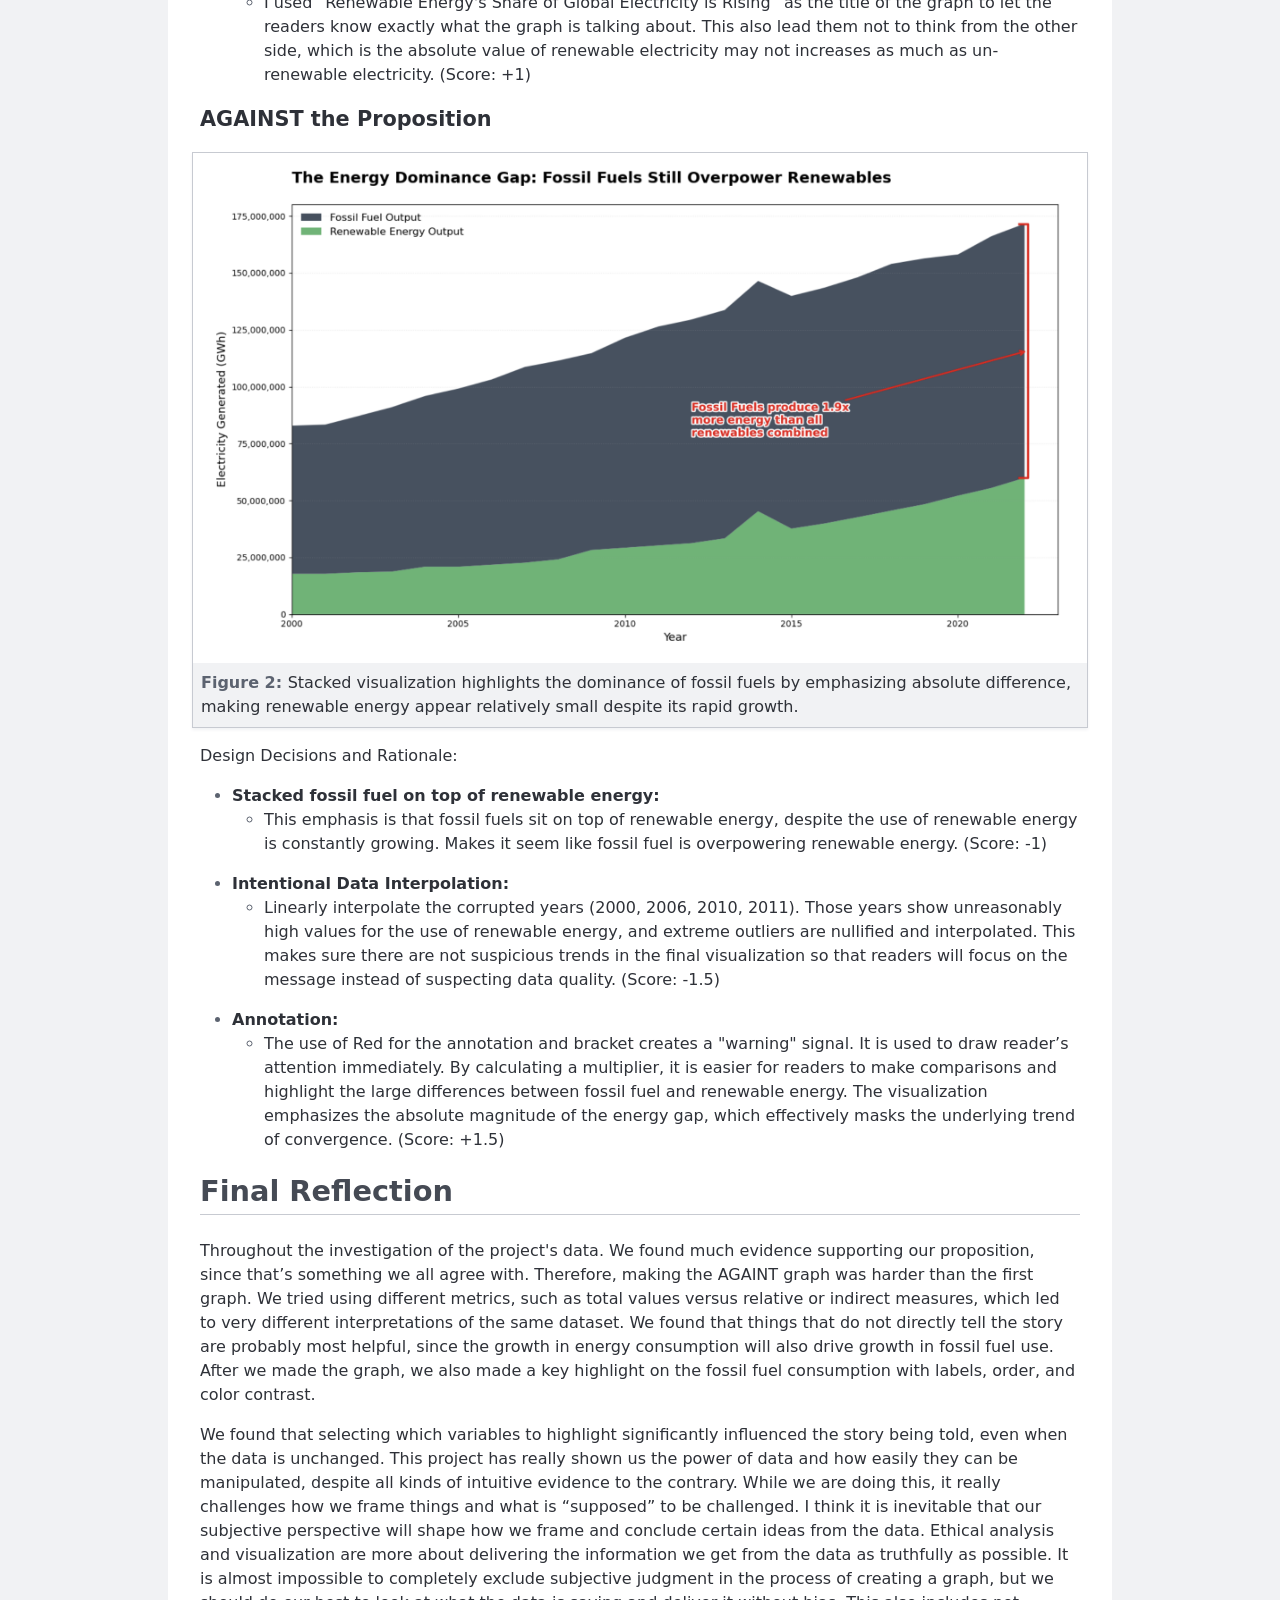
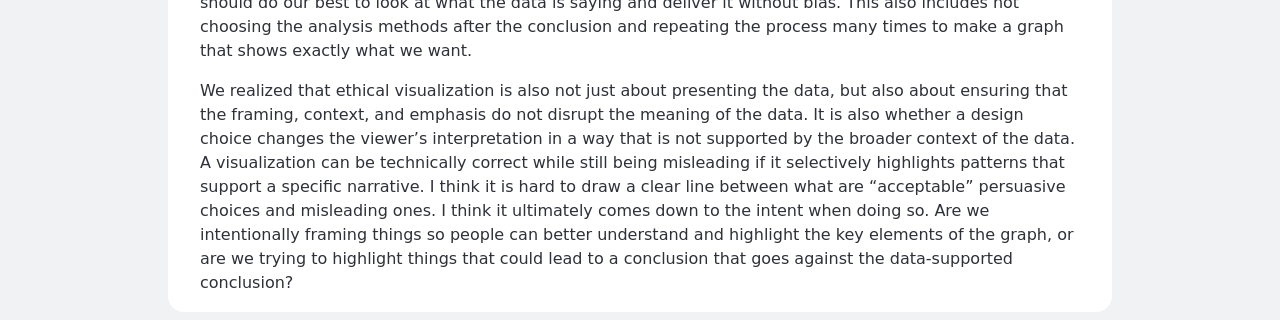
==== commit 9dff30f3: "Refactor HTML for final reflection section" ====
--- a/project2/index.html
+++ b/project2/index.html
@@ -271,12 +271,12 @@
             <section>
                 <h2>Final Reflection</h2>
 
-                <p>Throughout the investigation of the project's data. We found much evidence supporting our proposition, since that’s something we all agree with. Therefore, making the AGAINT graph was harder than the first graph. We tried using different metrics, such as total values versus relative or indirect measures, which led to very different interpretations of the same dataset. We found that things that do not directly tell the story are probably most helpful, since the growth in energy consumption will also drive growth in fossil fuel use. After we made the graph, we also made a key highlight on the fossil fuel consumption with labels, order, and color contrast. 
-
-                    We found that selecting which variables to highlight significantly influenced the story being told, even when the data is unchanged. This project has really shown us the power of data and how easily they can be manipulated, despite all kinds of intuitive evidence to the contrary. While we are doing this, it really challenges how we frame things and what is “supposed” to be challenged. I think it is inevitable that our subjective perspective will shape how we frame and conclude certain ideas from the data. Ethical analysis and visualization are more about delivering the information we get from the data as truthfully as possible. It is almost impossible to completely exclude subjective judgment in the process of creating a graph, but we should do our best to look at what the data is saying and deliver it without bias. This also includes not choosing the analysis methods after the conclusion and repeating the process many times to make a graph that shows exactly what we want. 
+                <p>    Throughout the investigation of the project's data. We found much evidence supporting our proposition, since that’s something we all agree with. Therefore, making the AGAINT graph was harder than the first graph. We tried using different metrics, such as total values versus relative or indirect measures, which led to very different interpretations of the same dataset. We found that things that do not directly tell the story are probably most helpful, since the growth in energy consumption will also drive growth in fossil fuel use. After we made the graph, we also made a key highlight on the fossil fuel consumption with labels, order, and color contrast. </p>
+
+                <p>    We found that selecting which variables to highlight significantly influenced the story being told, even when the data is unchanged. This project has really shown us the power of data and how easily they can be manipulated, despite all kinds of intuitive evidence to the contrary. While we are doing this, it really challenges how we frame things and what is “supposed” to be challenged. I think it is inevitable that our subjective perspective will shape how we frame and conclude certain ideas from the data. Ethical analysis and visualization are more about delivering the information we get from the data as truthfully as possible. It is almost impossible to completely exclude subjective judgment in the process of creating a graph, but we should do our best to look at what the data is saying and deliver it without bias. This also includes not choosing the analysis methods after the conclusion and repeating the process many times to make a graph that shows exactly what we want. </p> 
                     
-                    We realized that ethical visualization is also not just about presenting the data, but also about ensuring that the framing, context, and emphasis do not disrupt  the meaning of the data. It is also whether a design choice changes the viewer’s interpretation in a way that is not supported by the broader context of the data. A visualization can be technically correct while still being misleading if it selectively highlights patterns that support a specific narrative. I think it is hard to draw a clear line between what are “acceptable” persuasive choices and misleading ones. I think it ultimately comes down to the intent when doing so. Are we intentionally framing things so people can better understand and highlight the key elements of the graph, or are we trying to highlight things that could lead to a conclusion that goes against the data-supported conclusion? 
-                    </p>
+                <p>    We realized that ethical visualization is also not just about presenting the data, but also about ensuring that the framing, context, and emphasis do not disrupt  the meaning of the data. It is also whether a design choice changes the viewer’s interpretation in a way that is not supported by the broader context of the data. A visualization can be technically correct while still being misleading if it selectively highlights patterns that support a specific narrative. I think it is hard to draw a clear line between what are “acceptable” persuasive choices and misleading ones. I think it ultimately comes down to the intent when doing so. Are we intentionally framing things so people can better understand and highlight the key elements of the graph, or are we trying to highlight things that could lead to a conclusion that goes against the data-supported conclusion? </p>
+                    
             </section>
         </main>
     <script defer src="https://static.cloudflareinsights.com/beacon.min.js/v8c78df7c7c0f484497ecbca7046644da1771523124516" integrity="sha512-8DS7rgIrAmghBFwoOTujcf6D9rXvH8xm8JQ1Ja01h9QX8EzXldiszufYa4IFfKdLUKTTrnSFXLDkUEOTrZQ8Qg==" data-cf-beacon='{"version":"2024.11.0","token":"c822b88e119346678db149ed7b7721c9","r":1,"server_timing":{"name":{"cfCacheStatus":true,"cfEdge":true,"cfExtPri":true,"cfL4":true,"cfOrigin":true,"cfSpeedBrain":true},"location_startswith":null}}' crossorigin="anonymous"></script>
